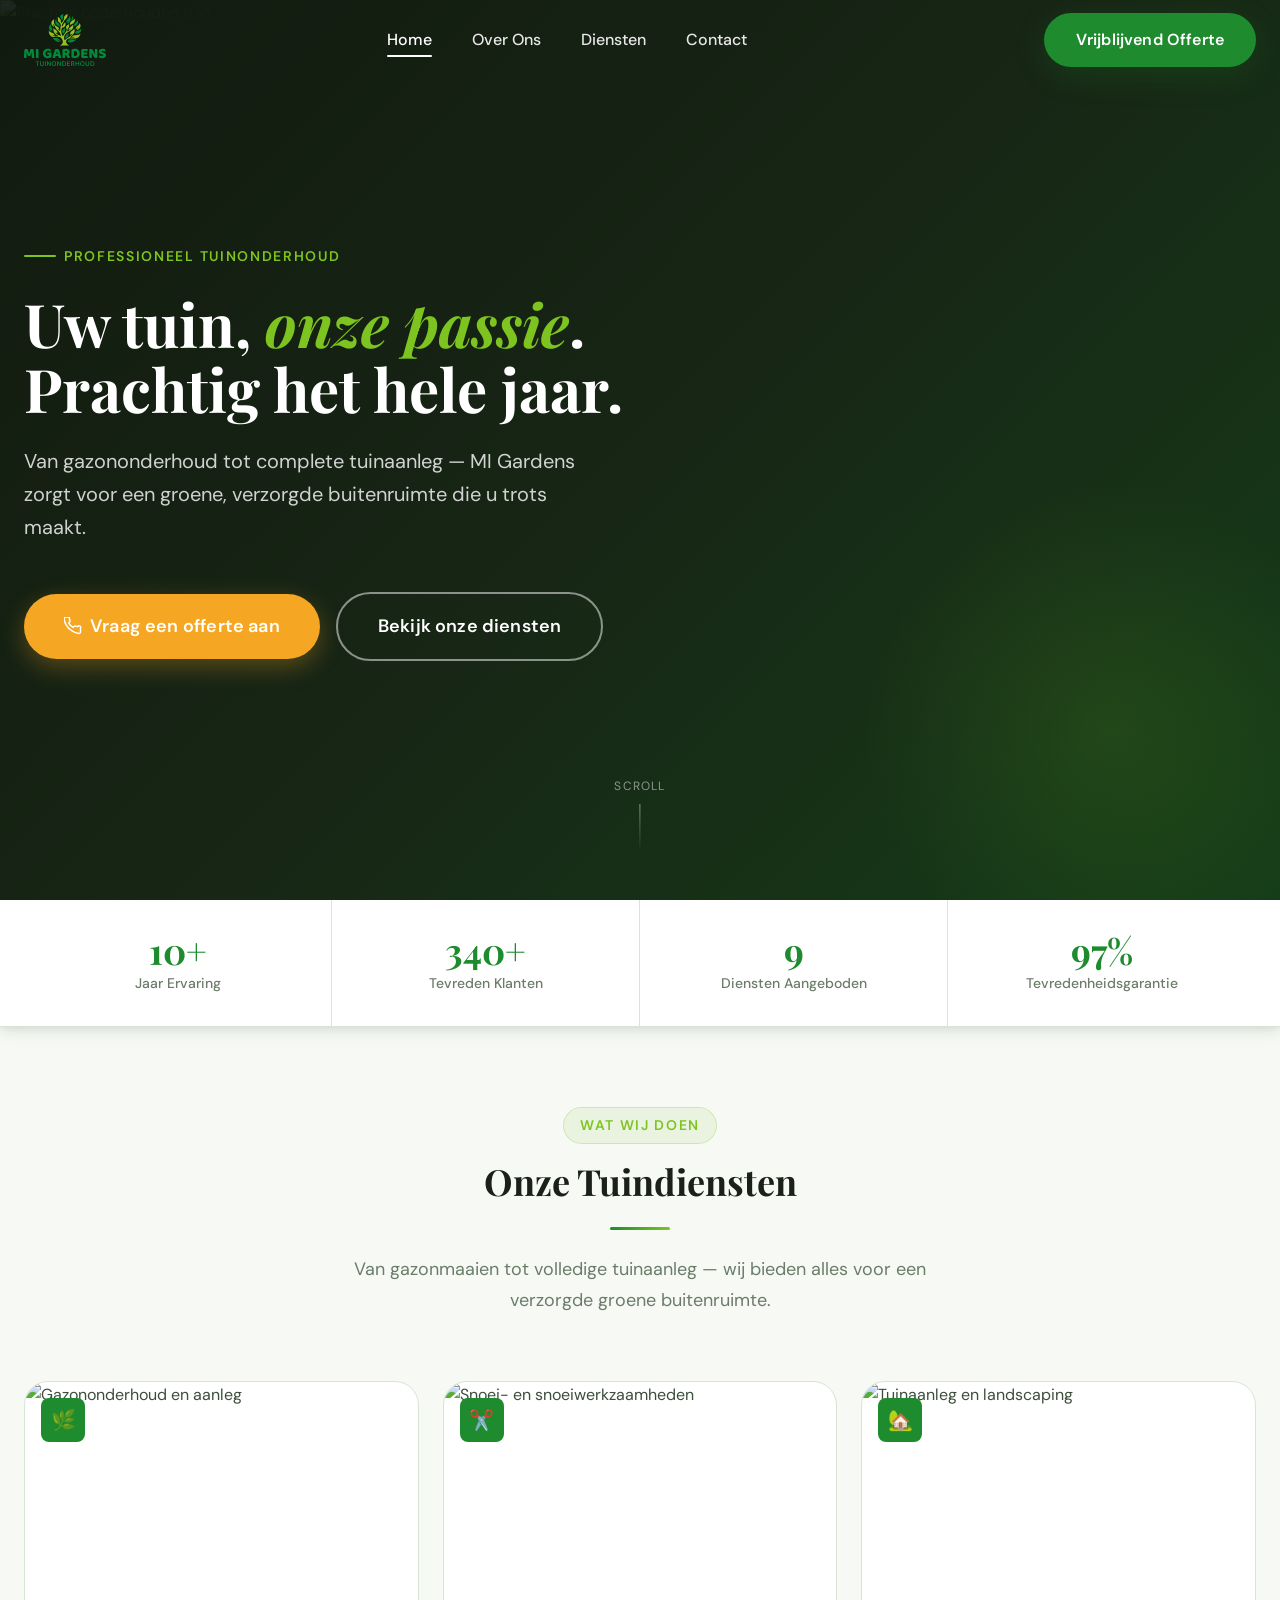
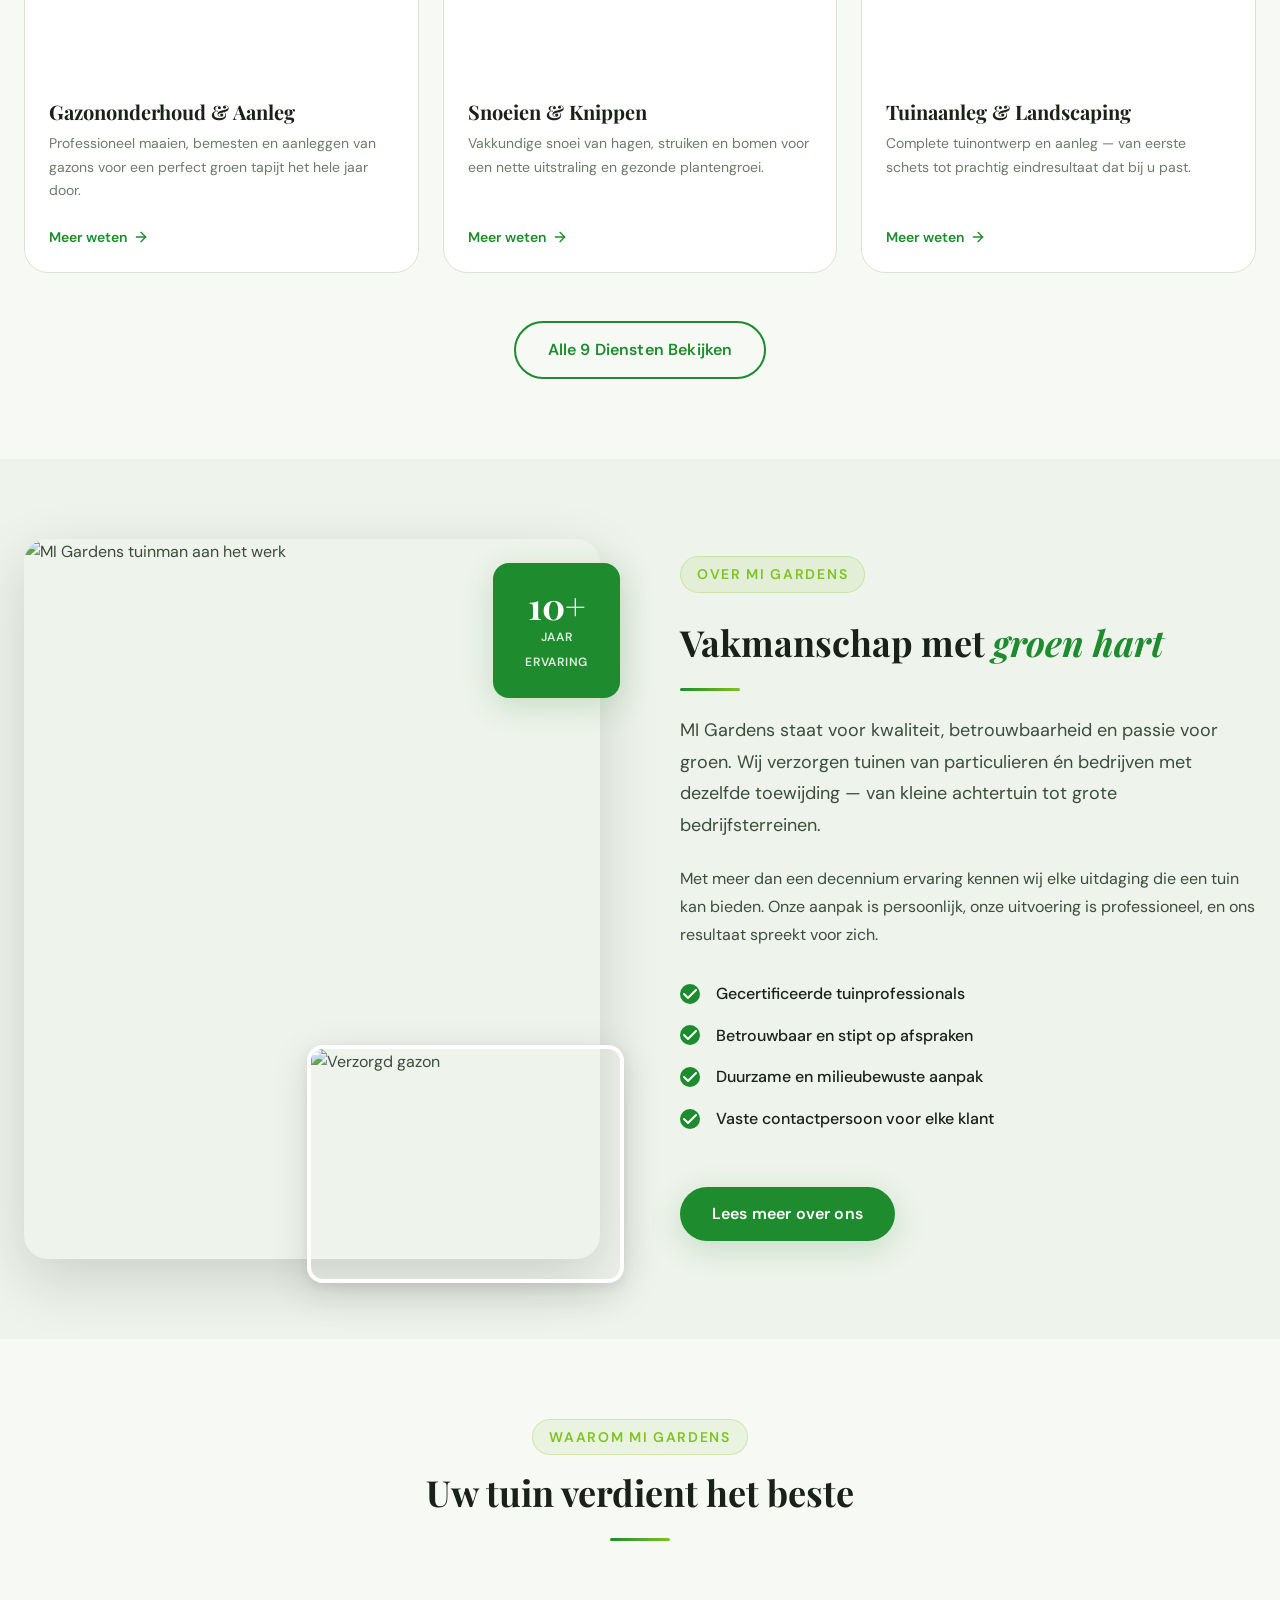
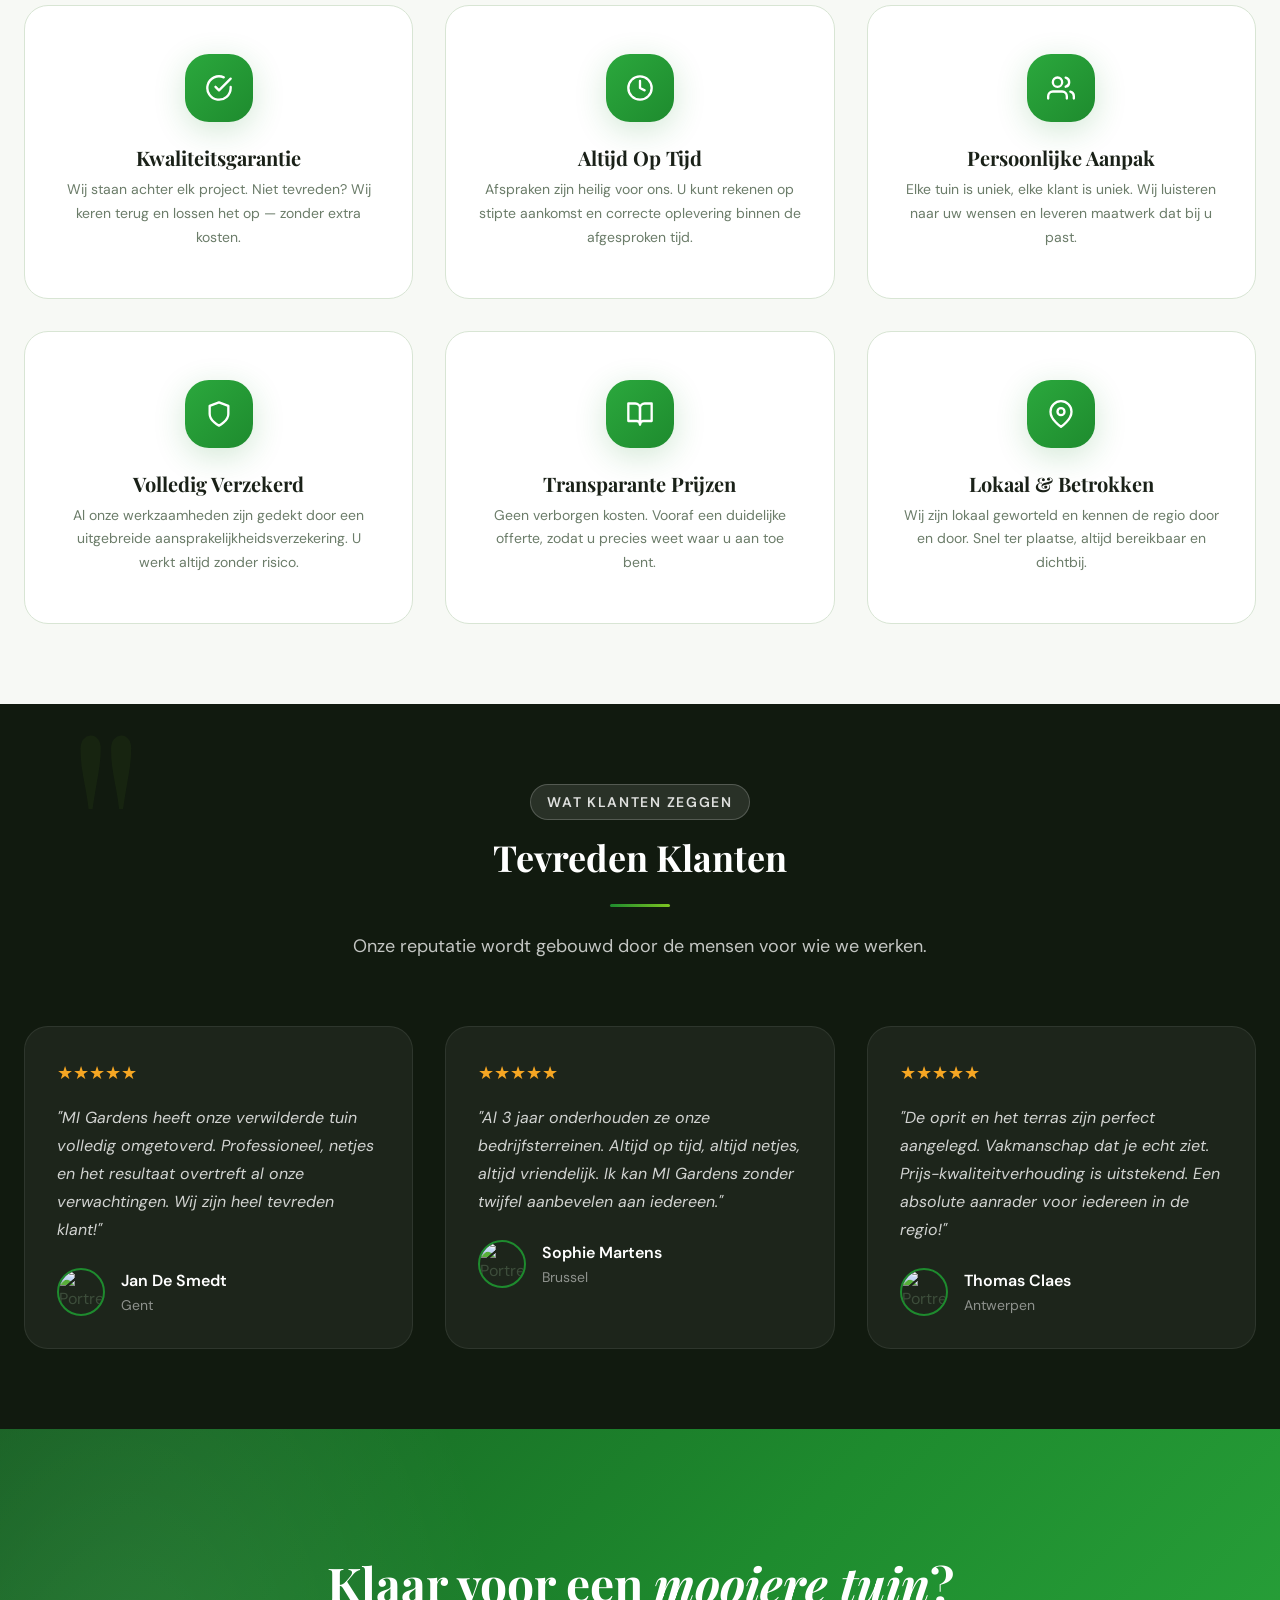
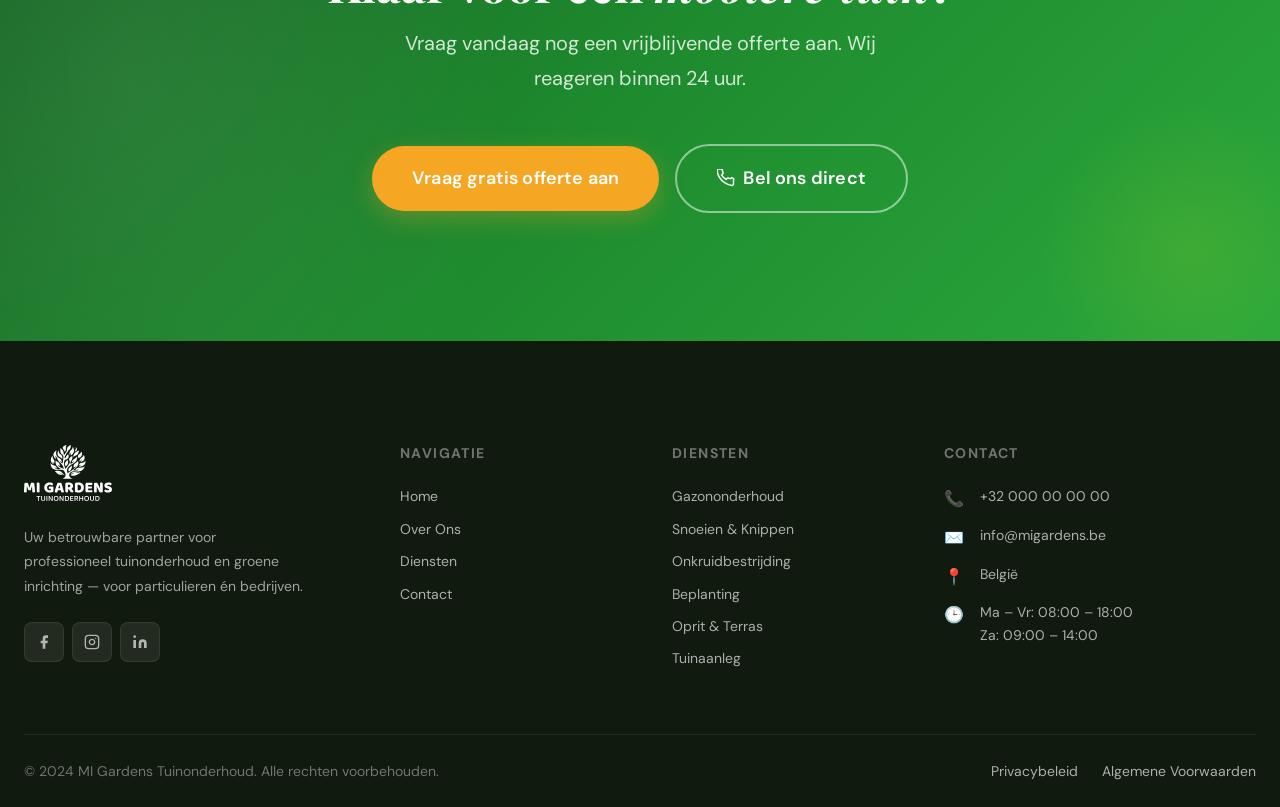
==== index.html @ 3a3210f5 "Completed the first draft of the website" ====
<!DOCTYPE html>
<html lang="nl">
<head>
  <meta charset="UTF-8">
  <meta name="viewport" content="width=device-width, initial-scale=1.0">
  <meta name="description" content="MI Gardens Tuinonderhoud — Professioneel tuinonderhoud, aanleg en onderhoud voor particulieren en bedrijven in de regio.">
  <title>MI Gardens Tuinonderhoud — Uw Groene Partner</title>
  <link rel="preconnect" href="https://fonts.googleapis.com">
  <link rel="preconnect" href="https://fonts.gstatic.com" crossorigin>
  <link href="https://fonts.googleapis.com/css2?family=Playfair+Display:ital,wght@0,600;0,700;1,600;1,700&family=DM+Sans:wght@400;500;600;700&display=swap" rel="stylesheet">
  <link rel="stylesheet" href="./css/styles.css">
</head>
<body>

  <!-- ===== NAVIGATION ===== -->
  <nav class="nav nav--transparent" aria-label="Main navigation">
    <div class="nav__inner">
      <a href="./index.html" class="nav__logo" aria-label="MI Gardens home">
        <img src="./images/logo.svg" alt="MI Gardens Tuinonderhoud logo" width="140" height="52">
      </a>
      <div class="nav__menu" role="list">
        <a href="./index.html" class="nav__link nav__link--active" role="listitem">Home</a>
        <a href="./about.html" class="nav__link" role="listitem">Over Ons</a>
        <a href="./services.html" class="nav__link" role="listitem">Diensten</a>
        <a href="./contact.html" class="nav__link" role="listitem">Contact</a>
      </div>
      <a href="./contact.html" class="btn btn--primary nav__cta">Vrijblijvend Offerte</a>
      <button class="nav__hamburger" aria-label="Open menu" aria-expanded="false" aria-controls="mobile-menu">
        <span></span>
        <span></span>
        <span></span>
      </button>
    </div>
  </nav>

  <!-- Mobile menu -->
  <div class="nav__mobile" id="mobile-menu" aria-hidden="true">
    <a href="./index.html" class="nav__mobile-link nav__mobile-link--active">Home</a>
    <a href="./about.html" class="nav__mobile-link">Over Ons</a>
    <a href="./services.html" class="nav__mobile-link">Diensten</a>
    <a href="./contact.html" class="nav__mobile-link">Contact</a>
    <div class="nav__mobile-cta">
      <a href="./contact.html" class="btn btn--primary btn--lg">Vrijblijvend Offerte</a>
    </div>
  </div>

  <main>

    <!-- ===== HERO SECTION ===== -->
    <section class="hero" aria-label="Hero">
      <div class="hero__bg">
        <img
          src="https://images.unsplash.com/photo-1585320806297-9794b3e4eeae?w=1920&q=80"
          alt="Prachtig onderhouden tuin"
          loading="eager"
        >
      </div>
      <div class="hero__leaf-deco" aria-hidden="true"></div>
      <div class="container">
        <div class="hero__content">
          <div class="hero__eyebrow" aria-label="Tagline">
            Professioneel Tuinonderhoud
          </div>
          <h1 class="hero__title">
            Uw tuin, <em>onze passie</em>.<br>
            Prachtig het hele jaar.
          </h1>
          <p class="hero__subtitle">
            Van gazononderhoud tot complete tuinaanleg — MI Gardens zorgt voor een groene, verzorgde buitenruimte die u trots maakt.
          </p>
          <div class="hero__actions">
            <a href="./contact.html" class="btn btn--accent btn--lg">
              <svg xmlns="http://www.w3.org/2000/svg" viewBox="0 0 24 24" fill="none" stroke="currentColor" stroke-width="2" stroke-linecap="round" stroke-linejoin="round" aria-hidden="true"><path d="M22 16.92v3a2 2 0 01-2.18 2 19.79 19.79 0 01-8.63-3.07A19.5 19.5 0 013.07 10.8 19.79 19.79 0 01.22 2.18 2 2 0 012.22 0h3a2 2 0 012 1.72 12.84 12.84 0 00.7 2.81 2 2 0 01-.45 2.11L6.09 7.91a16 16 0 006 6l1.27-1.27a2 2 0 012.11-.45 12.84 12.84 0 002.81.7A2 2 0 0122 14.92z"/></svg>
              Vraag een offerte aan
            </a>
            <a href="./services.html" class="btn btn--outline-white btn--lg">Bekijk onze diensten</a>
          </div>
        </div>
      </div>
      <div class="hero__scroll" aria-hidden="true">
        <span>Scroll</span>
        <div class="hero__scroll-line"></div>
      </div>
    </section>

    <!-- ===== STATS BAR ===== -->
    <section class="stats-bar" aria-label="Statistieken">
      <div class="container">
        <div class="stats-bar__inner">
          <div class="stats-bar__item">
            <span class="stats-bar__number">10+</span>
            <span class="stats-bar__label">Jaar Ervaring</span>
          </div>
          <div class="stats-bar__item">
            <span class="stats-bar__number">350+</span>
            <span class="stats-bar__label">Tevreden Klanten</span>
          </div>
          <div class="stats-bar__item">
            <span class="stats-bar__number">9</span>
            <span class="stats-bar__label">Diensten Aangeboden</span>
          </div>
          <div class="stats-bar__item">
            <span class="stats-bar__number">100%</span>
            <span class="stats-bar__label">Tevredenheidsgarantie</span>
          </div>
        </div>
      </div>
    </section>

    <!-- ===== SERVICES PREVIEW ===== -->
    <section class="section" aria-labelledby="services-heading">
      <div class="container">
        <header class="section-header">
          <span class="section-header__eyebrow">Wat wij doen</span>
          <h2 class="section-header__title" id="services-heading">Onze Tuindiensten</h2>
          <div class="divider"></div>
          <p class="section-header__subtitle">
            Van gazonmaaien tot volledige tuinaanleg — wij bieden alles voor een verzorgde groene buitenruimte.
          </p>
        </header>

        <div class="services-preview__grid">

          <!-- Service 1 -->
          <article class="service-card">
            <div class="service-card__image">
              <img
                src="https://images.unsplash.com/photo-1416879595882-3373a0480b5b?w=600&q=75"
                alt="Gazononderhoud en aanleg"
                loading="lazy"
                width="600"
                height="450"
              >
              <div class="service-card__icon" aria-hidden="true">🌿</div>
            </div>
            <div class="service-card__body">
              <h3 class="service-card__title">Gazononderhoud & Aanleg</h3>
              <p class="service-card__desc">Professioneel maaien, bemesten en aanleggen van gazons voor een perfect groen tapijt het hele jaar door.</p>
              <a href="./services.html" class="service-card__link" aria-label="Meer over gazononderhoud">
                Meer weten
                <svg xmlns="http://www.w3.org/2000/svg" width="16" height="16" viewBox="0 0 24 24" fill="none" stroke="currentColor" stroke-width="2" stroke-linecap="round" stroke-linejoin="round" aria-hidden="true"><line x1="5" y1="12" x2="19" y2="12"/><polyline points="12 5 19 12 12 19"/></svg>
              </a>
            </div>
          </article>

          <!-- Service 2 -->
          <article class="service-card">
            <div class="service-card__image">
              <img
                src="https://images.unsplash.com/photo-1558618666-fcd25c85cd64?w=600&q=75"
                alt="Snoei- en snoeiwerkzaamheden"
                loading="lazy"
                width="600"
                height="450"
              >
              <div class="service-card__icon" aria-hidden="true">✂️</div>
            </div>
            <div class="service-card__body">
              <h3 class="service-card__title">Snoeien & Knippen</h3>
              <p class="service-card__desc">Vakkundige snoei van hagen, struiken en bomen voor een nette uitstraling en gezonde plantengroei.</p>
              <a href="./services.html" class="service-card__link" aria-label="Meer over snoeien">
                Meer weten
                <svg xmlns="http://www.w3.org/2000/svg" width="16" height="16" viewBox="0 0 24 24" fill="none" stroke="currentColor" stroke-width="2" stroke-linecap="round" stroke-linejoin="round" aria-hidden="true"><line x1="5" y1="12" x2="19" y2="12"/><polyline points="12 5 19 12 12 19"/></svg>
              </a>
            </div>
          </article>

          <!-- Service 3 -->
          <article class="service-card">
            <div class="service-card__image">
              <img
                src="https://images.unsplash.com/photo-1584479898061-15742e14f50d?w=600&q=75"
                alt="Tuinaanleg en landscaping"
                loading="lazy"
                width="600"
                height="450"
              >
              <div class="service-card__icon" aria-hidden="true">🏡</div>
            </div>
            <div class="service-card__body">
              <h3 class="service-card__title">Tuinaanleg & Landscaping</h3>
              <p class="service-card__desc">Complete tuinontwerp en aanleg — van eerste schets tot prachtig eindresultaat dat bij u past.</p>
              <a href="./services.html" class="service-card__link" aria-label="Meer over tuinaanleg">
                Meer weten
                <svg xmlns="http://www.w3.org/2000/svg" width="16" height="16" viewBox="0 0 24 24" fill="none" stroke="currentColor" stroke-width="2" stroke-linecap="round" stroke-linejoin="round" aria-hidden="true"><line x1="5" y1="12" x2="19" y2="12"/><polyline points="12 5 19 12 12 19"/></svg>
              </a>
            </div>
          </article>

        </div>

        <div class="text-center mt-5">
          <a href="./services.html" class="btn btn--outline">Alle 9 Diensten Bekijken</a>
        </div>
      </div>
    </section>

    <!-- ===== ABOUT PREVIEW ===== -->
    <section class="section section--alt" aria-labelledby="about-heading">
      <div class="container">
        <div class="about-preview">

          <div class="about-preview__images">
            <div class="about-preview__img-main">
              <img
                src="https://images.unsplash.com/photo-1592417817098-8fd3d9eb14a5?w=800&q=75"
                alt="MI Gardens tuinman aan het werk"
                loading="lazy"
                width="800"
                height="1000"
              >
            </div>
            <div class="about-preview__img-accent">
              <img
                src="https://images.unsplash.com/photo-1416879595882-3373a0480b5b?w=400&q=75"
                alt="Verzorgd gazon"
                loading="lazy"
                width="400"
                height="300"
              >
            </div>
            <div class="about-preview__badge" aria-label="10 jaar ervaring">
              <span class="about-preview__badge-number">10+</span>
              <span class="about-preview__badge-text">Jaar<br>Ervaring</span>
            </div>
          </div>

          <div class="about-preview__content">
            <span class="section-header__eyebrow">Over MI Gardens</span>
            <h2 class="section-header__title" id="about-heading" style="text-align:left; margin-top: 12px;">Vakmanschap met <em style="font-style:italic; color: var(--color-primary)">groen hart</em></h2>
            <div class="divider divider--left"></div>
            <p class="about-preview__text">
              MI Gardens staat voor kwaliteit, betrouwbaarheid en passie voor groen. Wij verzorgen tuinen van particulieren én bedrijven met dezelfde toewijding — van kleine achtertuin tot grote bedrijfsterreinen.
            </p>
            <p class="about-preview__text" style="font-size: var(--text-base);">
              Met meer dan een decennium ervaring kennen wij elke uitdaging die een tuin kan bieden. Onze aanpak is persoonlijk, onze uitvoering is professioneel, en ons resultaat spreekt voor zich.
            </p>

            <ul class="about-preview__list" aria-label="Onze voordelen">
              <li class="about-preview__list-item">Gecertificeerde tuinprofessionals</li>
              <li class="about-preview__list-item">Betrouwbaar en stipt op afspraken</li>
              <li class="about-preview__list-item">Duurzame en milieubewuste aanpak</li>
              <li class="about-preview__list-item">Vaste contactpersoon voor elke klant</li>
            </ul>

            <a href="./about.html" class="btn btn--primary">Lees meer over ons</a>
          </div>

        </div>
      </div>
    </section>

    <!-- ===== WHY CHOOSE US ===== -->
    <section class="section" aria-labelledby="why-heading">
      <div class="container">
        <header class="section-header">
          <span class="section-header__eyebrow">Waarom MI Gardens</span>
          <h2 class="section-header__title" id="why-heading">Uw tuin verdient het beste</h2>
          <div class="divider"></div>
        </header>

        <div class="why-us__grid">

          <div class="why-us__card">
            <div class="why-us__icon" aria-hidden="true">
              <svg xmlns="http://www.w3.org/2000/svg" width="28" height="28" viewBox="0 0 24 24" fill="none" stroke="currentColor" stroke-width="2" stroke-linecap="round" stroke-linejoin="round"><path d="M22 11.08V12a10 10 0 11-5.93-9.14"/><polyline points="22 4 12 14.01 9 11.01"/></svg>
            </div>
            <h3 class="why-us__title">Kwaliteitsgarantie</h3>
            <p class="why-us__desc">Wij staan achter elk project. Niet tevreden? Wij keren terug en lossen het op — zonder extra kosten.</p>
          </div>

          <div class="why-us__card">
            <div class="why-us__icon" aria-hidden="true">
              <svg xmlns="http://www.w3.org/2000/svg" width="28" height="28" viewBox="0 0 24 24" fill="none" stroke="currentColor" stroke-width="2" stroke-linecap="round" stroke-linejoin="round"><circle cx="12" cy="12" r="10"/><polyline points="12 6 12 12 16 14"/></svg>
            </div>
            <h3 class="why-us__title">Altijd Op Tijd</h3>
            <p class="why-us__desc">Afspraken zijn heilig voor ons. U kunt rekenen op stipte aankomst en correcte oplevering binnen de afgesproken tijd.</p>
          </div>

          <div class="why-us__card">
            <div class="why-us__icon" aria-hidden="true">
              <svg xmlns="http://www.w3.org/2000/svg" width="28" height="28" viewBox="0 0 24 24" fill="none" stroke="currentColor" stroke-width="2" stroke-linecap="round" stroke-linejoin="round"><path d="M17 21v-2a4 4 0 00-4-4H5a4 4 0 00-4 4v2"/><circle cx="9" cy="7" r="4"/><path d="M23 21v-2a4 4 0 00-3-3.87"/><path d="M16 3.13a4 4 0 010 7.75"/></svg>
            </div>
            <h3 class="why-us__title">Persoonlijke Aanpak</h3>
            <p class="why-us__desc">Elke tuin is uniek, elke klant is uniek. Wij luisteren naar uw wensen en leveren maatwerk dat bij u past.</p>
          </div>

          <div class="why-us__card">
            <div class="why-us__icon" aria-hidden="true">
              <svg xmlns="http://www.w3.org/2000/svg" width="28" height="28" viewBox="0 0 24 24" fill="none" stroke="currentColor" stroke-width="2" stroke-linecap="round" stroke-linejoin="round"><path d="M12 22s8-4 8-10V5l-8-3-8 3v7c0 6 8 10 8 10z"/></svg>
            </div>
            <h3 class="why-us__title">Volledig Verzekerd</h3>
            <p class="why-us__desc">Al onze werkzaamheden zijn gedekt door een uitgebreide aansprakelijkheidsverzekering. U werkt altijd zonder risico.</p>
          </div>

          <div class="why-us__card">
            <div class="why-us__icon" aria-hidden="true">
              <svg xmlns="http://www.w3.org/2000/svg" width="28" height="28" viewBox="0 0 24 24" fill="none" stroke="currentColor" stroke-width="2" stroke-linecap="round" stroke-linejoin="round"><path d="M2 3h6a4 4 0 014 4v14a3 3 0 00-3-3H2z"/><path d="M22 3h-6a4 4 0 00-4 4v14a3 3 0 013-3h7z"/></svg>
            </div>
            <h3 class="why-us__title">Transparante Prijzen</h3>
            <p class="why-us__desc">Geen verborgen kosten. Vooraf een duidelijke offerte, zodat u precies weet waar u aan toe bent.</p>
          </div>

          <div class="why-us__card">
            <div class="why-us__icon" aria-hidden="true">
              <svg xmlns="http://www.w3.org/2000/svg" width="28" height="28" viewBox="0 0 24 24" fill="none" stroke="currentColor" stroke-width="2" stroke-linecap="round" stroke-linejoin="round"><path d="M21 10c0 7-9 13-9 13s-9-6-9-13a9 9 0 0118 0z"/><circle cx="12" cy="10" r="3"/></svg>
            </div>
            <h3 class="why-us__title">Lokaal & Betrokken</h3>
            <p class="why-us__desc">Wij zijn lokaal geworteld en kennen de regio door en door. Snel ter plaatse, altijd bereikbaar en dichtbij.</p>
          </div>

        </div>
      </div>
    </section>

    <!-- ===== TESTIMONIALS ===== -->
    <section class="section testimonials section--dark" aria-labelledby="testimonials-heading">
      <div class="container">
        <header class="section-header">
          <span class="section-header__eyebrow section-header__eyebrow--white">Wat klanten zeggen</span>
          <h2 class="section-header__title section-header__title--white" id="testimonials-heading">Tevreden Klanten</h2>
          <div class="divider"></div>
          <p class="section-header__subtitle section-header__subtitle--white">
            Onze reputatie wordt gebouwd door de mensen voor wie we werken.
          </p>
        </header>

        <div class="testimonials__grid">

          <article class="testimonial-card">
            <div class="testimonial-card__stars" aria-label="5 sterren beoordeling">★★★★★</div>
            <p class="testimonial-card__text">
              "MI Gardens heeft onze verwilderde tuin volledig omgetoverd. Professioneel, netjes en het resultaat overtreft al onze verwachtingen. Wij zijn heel tevreden klant!"
            </p>
            <div class="testimonial-card__author">
              <div class="testimonial-card__avatar">
                <img
                  src="https://images.unsplash.com/photo-1500648767791-00dcc994a43e?w=100&q=75"
                  alt="Portret van Jan De Smedt"
                  loading="lazy"
                  width="48"
                  height="48"
                >
              </div>
              <div>
                <div class="testimonial-card__name">Jan De Smedt</div>
                <div class="testimonial-card__location">Gent</div>
              </div>
            </div>
          </article>

          <article class="testimonial-card">
            <div class="testimonial-card__stars" aria-label="5 sterren beoordeling">★★★★★</div>
            <p class="testimonial-card__text">
              "Al 3 jaar onderhouden ze onze bedrijfsterreinen. Altijd op tijd, altijd netjes, altijd vriendelijk. Ik kan MI Gardens zonder twijfel aanbevelen aan iedereen."
            </p>
            <div class="testimonial-card__author">
              <div class="testimonial-card__avatar">
                <img
                  src="https://images.unsplash.com/photo-1494790108377-be9c29b29330?w=100&q=75"
                  alt="Portret van Sophie Martens"
                  loading="lazy"
                  width="48"
                  height="48"
                >
              </div>
              <div>
                <div class="testimonial-card__name">Sophie Martens</div>
                <div class="testimonial-card__location">Brussel</div>
              </div>
            </div>
          </article>

          <article class="testimonial-card">
            <div class="testimonial-card__stars" aria-label="5 sterren beoordeling">★★★★★</div>
            <p class="testimonial-card__text">
              "De oprit en het terras zijn perfect aangelegd. Vakmanschap dat je echt ziet. Prijs-kwaliteitverhouding is uitstekend. Een absolute aanrader voor iedereen in de regio!"
            </p>
            <div class="testimonial-card__author">
              <div class="testimonial-card__avatar">
                <img
                  src="https://images.unsplash.com/photo-1507003211169-0a1dd7228f2d?w=100&q=75"
                  alt="Portret van Thomas Claes"
                  loading="lazy"
                  width="48"
                  height="48"
                >
              </div>
              <div>
                <div class="testimonial-card__name">Thomas Claes</div>
                <div class="testimonial-card__location">Antwerpen</div>
              </div>
            </div>
          </article>

        </div>
      </div>
    </section>

    <!-- ===== CTA SECTION ===== -->
    <section class="cta-section" aria-labelledby="cta-heading">
      <div class="container">
        <div class="cta-section__content">
          <h2 class="cta-section__title" id="cta-heading">
            Klaar voor een <em style="font-style:italic;">mooiere tuin</em>?
          </h2>
          <p class="cta-section__subtitle">
            Vraag vandaag nog een vrijblijvende offerte aan. Wij reageren binnen 24 uur.
          </p>
          <div class="cta-section__actions">
            <a href="./contact.html" class="btn btn--accent btn--lg">Vraag gratis offerte aan</a>
            <a href="tel:+3200000000" class="btn btn--outline-white btn--lg">
              <svg xmlns="http://www.w3.org/2000/svg" width="18" height="18" viewBox="0 0 24 24" fill="none" stroke="currentColor" stroke-width="2" stroke-linecap="round" stroke-linejoin="round" aria-hidden="true"><path d="M22 16.92v3a2 2 0 01-2.18 2 19.79 19.79 0 01-8.63-3.07A19.5 19.5 0 013.07 10.8 19.79 19.79 0 01.22 2.18 2 2 0 012.22 0h3a2 2 0 012 1.72 12.84 12.84 0 00.7 2.81 2 2 0 01-.45 2.11L6.09 7.91a16 16 0 006 6l1.27-1.27a2 2 0 012.11-.45 12.84 12.84 0 002.81.7A2 2 0 0122 14.92z"/></svg>
              Bel ons direct
            </a>
          </div>
        </div>
      </div>
    </section>

  </main>

  <!-- ===== FOOTER ===== -->
  <footer class="footer" aria-label="Sitefooter">
    <div class="container">
      <div class="footer__grid">

        <div class="footer__brand">
          <img src="./images/logo.svg" alt="MI Gardens logo" width="140" height="52">
          <p>Uw betrouwbare partner voor professioneel tuinonderhoud en groene inrichting — voor particulieren én bedrijven.</p>
          <div class="footer__social" aria-label="Sociale media">
            <a href="#" class="footer__social-link" aria-label="Facebook">
              <svg xmlns="http://www.w3.org/2000/svg" width="16" height="16" viewBox="0 0 24 24" fill="currentColor" aria-hidden="true"><path d="M18 2h-3a5 5 0 00-5 5v3H7v4h3v8h4v-8h3l1-4h-4V7a1 1 0 011-1h3z"/></svg>
            </a>
            <a href="#" class="footer__social-link" aria-label="Instagram">
              <svg xmlns="http://www.w3.org/2000/svg" width="16" height="16" viewBox="0 0 24 24" fill="none" stroke="currentColor" stroke-width="2" stroke-linecap="round" stroke-linejoin="round" aria-hidden="true"><rect x="2" y="2" width="20" height="20" rx="5" ry="5"/><path d="M16 11.37A4 4 0 1112.63 8 4 4 0 0116 11.37z"/><line x1="17.5" y1="6.5" x2="17.51" y2="6.5"/></svg>
            </a>
            <a href="#" class="footer__social-link" aria-label="LinkedIn">
              <svg xmlns="http://www.w3.org/2000/svg" width="16" height="16" viewBox="0 0 24 24" fill="currentColor" aria-hidden="true"><path d="M16 8a6 6 0 016 6v7h-4v-7a2 2 0 00-2-2 2 2 0 00-2 2v7h-4v-7a6 6 0 016-6zM2 9h4v12H2z"/><circle cx="4" cy="4" r="2"/></svg>
            </a>
          </div>
        </div>

        <div>
          <h3 class="footer__heading">Navigatie</h3>
          <nav class="footer__links" aria-label="Footer navigatie">
            <a href="./index.html" class="footer__link">Home</a>
            <a href="./about.html" class="footer__link">Over Ons</a>
            <a href="./services.html" class="footer__link">Diensten</a>
            <a href="./contact.html" class="footer__link">Contact</a>
          </nav>
        </div>

        <div>
          <h3 class="footer__heading">Diensten</h3>
          <nav class="footer__links" aria-label="Diensten navigatie">
            <a href="./services.html" class="footer__link">Gazononderhoud</a>
            <a href="./services.html" class="footer__link">Snoeien & Knippen</a>
            <a href="./services.html" class="footer__link">Onkruidbestrijding</a>
            <a href="./services.html" class="footer__link">Beplanting</a>
            <a href="./services.html" class="footer__link">Oprit & Terras</a>
            <a href="./services.html" class="footer__link">Tuinaanleg</a>
          </nav>
        </div>

        <div>
          <h3 class="footer__heading">Contact</h3>
          <address style="font-style:normal;">
            <div class="footer__contact-item">
              <span class="footer__contact-icon" aria-hidden="true">📞</span>
              <a href="tel:+3200000000" class="footer__link">+32 000 00 00 00</a>
            </div>
            <div class="footer__contact-item">
              <span class="footer__contact-icon" aria-hidden="true">✉️</span>
              <a href="mailto:info@migardens.be" class="footer__link">info@migardens.be</a>
            </div>
            <div class="footer__contact-item">
              <span class="footer__contact-icon" aria-hidden="true">📍</span>
              <span style="color: rgba(255,255,255,0.65); font-size: var(--text-sm);">België</span>
            </div>
            <div class="footer__contact-item">
              <span class="footer__contact-icon" aria-hidden="true">🕒</span>
              <div>
                <div style="color: rgba(255,255,255,0.65); font-size: var(--text-sm);">Ma – Vr: 08:00 – 18:00</div>
                <div style="color: rgba(255,255,255,0.65); font-size: var(--text-sm);">Za: 09:00 – 14:00</div>
              </div>
            </div>
          </address>
        </div>

      </div>

      <div class="footer__bottom">
        <p class="footer__copyright">© 2024 MI Gardens Tuinonderhoud. Alle rechten voorbehouden.</p>
        <div style="display: flex; gap: 24px;">
          <a href="#" class="footer__link" style="font-size: var(--text-sm);">Privacybeleid</a>
          <a href="#" class="footer__link" style="font-size: var(--text-sm);">Algemene Voorwaarden</a>
        </div>
      </div>
    </div>
  </footer>

  <script src="./js/main.js"></script>
</body>
</html>
---- css/styles.css ----
/* ==========================================================================
   MI GARDENS — Custom CSS
   Design: Nature-inspired premium | Organic shapes | Dual-green palette
   ========================================================================== */

/* 1. CSS RESET
   ========================================================================== */
*, *::before, *::after {
  box-sizing: border-box;
  margin: 0;
  padding: 0;
}

html {
  scroll-behavior: smooth;
  font-size: 16px;
}

img, video {
  max-width: 100%;
  height: auto;
  display: block;
}

a {
  color: inherit;
  text-decoration: none;
}

ul, ol {
  list-style: none;
}

button {
  border: none;
  background: none;
  cursor: pointer;
  font-family: inherit;
}

input, textarea, select {
  font-family: inherit;
  font-size: inherit;
}

/* 2. CSS VARIABLES
   ========================================================================== */
:root {
  /* Colors — extracted from MI Gardens logo */
  --color-primary:        #1E8B2E;   /* deep forest green (logo text/trunk) */
  --color-primary-dark:   #166022;   /* darker shade for hover states */
  --color-primary-light:  #2BA83D;   /* lighter for gradients */
  --color-secondary:      #7DC421;   /* lime green (logo leaves) */
  --color-secondary-dark: #6aab1a;
  --color-accent:         #F5A623;   /* warm amber — CTA contrast */
  --color-accent-dark:    #e09210;

  --color-text:           #1A2118;   /* near-black w/ green undertone */
  --color-text-body:      #3D4D3B;   /* body text */
  --color-text-muted:     #6B7C69;   /* captions, small text */

  --color-bg:             #F7F9F5;   /* warm off-white w/ green tint */
  --color-bg-alt:         #EEF3EB;   /* slightly darker for sections */
  --color-surface:        #FFFFFF;
  --color-border:         #D8E5D4;
  --color-border-light:   #EBF2E8;

  --color-dark:           #111A0F;   /* dark section backgrounds */
  --color-dark-2:         #1A2B18;

  /* Spacing — 8px base grid */
  --space-1:   8px;
  --space-2:   16px;
  --space-3:   24px;
  --space-4:   32px;
  --space-5:   48px;
  --space-6:   64px;
  --space-7:   80px;
  --space-8:   104px;
  --space-9:   128px;

  /* Typography */
  --font-heading: 'Playfair Display', Georgia, serif;
  --font-body:    'DM Sans', -apple-system, sans-serif;

  --text-xs:   0.75rem;   /* 12px */
  --text-sm:   0.875rem;  /* 14px */
  --text-base: 1rem;      /* 16px */
  --text-lg:   1.125rem;  /* 18px */
  --text-xl:   1.25rem;   /* 20px */
  --text-2xl:  1.5rem;    /* 24px */
  --text-3xl:  1.875rem;  /* 30px */
  --text-4xl:  2.25rem;   /* 36px */
  --text-5xl:  3rem;      /* 48px */
  --text-6xl:  3.75rem;   /* 60px */
  --text-7xl:  4.5rem;    /* 72px */

  /* Border radius */
  --radius-sm:  4px;
  --radius-md:  8px;
  --radius-lg:  16px;
  --radius-xl:  24px;
  --radius-2xl: 40px;
  --radius-full: 9999px;

  /* Transitions */
  --transition-fast:   0.15s ease;
  --transition-base:   0.3s ease;
  --transition-slow:   0.5s ease;

  /* Shadows */
  --shadow-sm:  0 1px 3px rgba(26,33,24,0.08), 0 1px 2px rgba(26,33,24,0.04);
  --shadow-md:  0 4px 16px rgba(26,33,24,0.10), 0 2px 6px rgba(26,33,24,0.06);
  --shadow-lg:  0 10px 40px rgba(26,33,24,0.12), 0 4px 12px rgba(26,33,24,0.08);
  --shadow-xl:  0 20px 60px rgba(26,33,24,0.16);
  --shadow-green: 0 8px 32px rgba(30,139,46,0.20);

  /* Layout */
  --container-max: 1280px;
  --container-narrow: 860px;
  --nav-height: 80px;
}

/* 3. BASE STYLES
   ========================================================================== */
body {
  font-family: var(--font-body);
  font-size: var(--text-base);
  color: var(--color-text-body);
  background-color: var(--color-bg);
  line-height: 1.6;
  -webkit-font-smoothing: antialiased;
  -moz-osx-font-smoothing: grayscale;
  overflow-x: hidden;
}

/* 4. TYPOGRAPHY
   ========================================================================== */
h1, h2, h3, h4, h5, h6 {
  font-family: var(--font-heading);
  color: var(--color-text);
  line-height: 1.2;
  font-weight: 700;
}

h1 { font-size: var(--text-4xl); }
h2 { font-size: var(--text-3xl); }
h3 { font-size: var(--text-2xl); }
h4 { font-size: var(--text-xl); }
h5 { font-size: var(--text-lg); }
h6 { font-size: var(--text-base); }

p {
  line-height: 1.75;
  color: var(--color-text-body);
}

.text-muted { color: var(--color-text-muted); }
.text-primary { color: var(--color-primary); }
.text-accent { color: var(--color-accent); }
.text-white { color: #fff; }

/* 5. LAYOUT
   ========================================================================== */
.container {
  width: 100%;
  max-width: var(--container-max);
  margin: 0 auto;
  padding: 0 var(--space-3);
}

.container--narrow {
  max-width: var(--container-narrow);
  margin: 0 auto;
  padding: 0 var(--space-3);
}

.section {
  padding: var(--space-7) 0;
}

.section--lg {
  padding: var(--space-9) 0;
}

.section--alt {
  background-color: var(--color-bg-alt);
}

.section--dark {
  background-color: var(--color-dark);
}

.section--primary {
  background-color: var(--color-primary);
}

.grid {
  display: grid;
  gap: var(--space-4);
}

.grid--2 { grid-template-columns: repeat(2, 1fr); }
.grid--3 { grid-template-columns: repeat(3, 1fr); }
.grid--4 { grid-template-columns: repeat(4, 1fr); }

.flex { display: flex; }
.flex--center { align-items: center; justify-content: center; }
.flex--between { align-items: center; justify-content: space-between; }
.flex--gap { gap: var(--space-2); }

/* 6. COMPONENTS
   ========================================================================== */

/* --- Section Header --- */
.section-header {
  text-align: center;
  margin-bottom: var(--space-6);
}

.section-header__eyebrow {
  display: inline-block;
  font-family: var(--font-body);
  font-size: var(--text-sm);
  font-weight: 600;
  letter-spacing: 0.12em;
  text-transform: uppercase;
  color: var(--color-secondary);
  margin-bottom: var(--space-2);
  padding: 6px 16px;
  background: rgba(125,196,33,0.10);
  border-radius: var(--radius-full);
  border: 1px solid rgba(125,196,33,0.25);
}

.section-header__eyebrow--white {
  color: rgba(255,255,255,0.85);
  background: rgba(255,255,255,0.10);
  border-color: rgba(255,255,255,0.20);
}

.section-header__title {
  font-size: var(--text-4xl);
  margin-bottom: var(--space-2);
}

.section-header__title--white {
  color: #fff;
}

.section-header__subtitle {
  font-size: var(--text-lg);
  color: var(--color-text-muted);
  max-width: 580px;
  margin: 0 auto;
}

.section-header__subtitle--white {
  color: rgba(255,255,255,0.75);
}

/* --- Buttons --- */
.btn {
  display: inline-flex;
  align-items: center;
  gap: var(--space-1);
  font-family: var(--font-body);
  font-size: var(--text-base);
  font-weight: 600;
  padding: 14px 32px;
  border-radius: var(--radius-full);
  transition: all var(--transition-base);
  cursor: pointer;
  white-space: nowrap;
  min-height: 52px;
  letter-spacing: 0.01em;
}

.btn--primary {
  background: var(--color-primary);
  color: #fff;
  box-shadow: var(--shadow-green);
}

.btn--primary:hover {
  background: var(--color-primary-dark);
  transform: translateY(-2px);
  box-shadow: 0 12px 40px rgba(30,139,46,0.30);
}

.btn--accent {
  background: var(--color-accent);
  color: #fff;
  box-shadow: 0 8px 24px rgba(245,166,35,0.30);
}

.btn--accent:hover {
  background: var(--color-accent-dark);
  transform: translateY(-2px);
  box-shadow: 0 12px 32px rgba(245,166,35,0.40);
}

.btn--outline {
  background: transparent;
  color: var(--color-primary);
  border: 2px solid var(--color-primary);
}

.btn--outline:hover {
  background: var(--color-primary);
  color: #fff;
  transform: translateY(-2px);
}

.btn--outline-white {
  background: transparent;
  color: #fff;
  border: 2px solid rgba(255,255,255,0.5);
}

.btn--outline-white:hover {
  background: #fff;
  color: var(--color-primary);
  border-color: #fff;
}

.btn--lg {
  padding: 18px 40px;
  font-size: var(--text-lg);
  min-height: 60px;
}

.btn svg {
  width: 18px;
  height: 18px;
  flex-shrink: 0;
}

/* --- NAVIGATION
   ========================================================================== */
.nav {
  position: fixed;
  top: 0;
  left: 0;
  right: 0;
  z-index: 1000;
  height: var(--nav-height);
  display: flex;
  align-items: center;
  transition: all var(--transition-base);
}

.nav--transparent {
  background: transparent;
}

.nav--scrolled {
  background: rgba(255,255,255,0.97);
  box-shadow: 0 2px 20px rgba(26,33,24,0.08);
  backdrop-filter: blur(12px);
}

.nav--solid {
  background: var(--color-surface);
  box-shadow: var(--shadow-sm);
}

.nav__inner {
  display: flex;
  align-items: center;
  justify-content: space-between;
  width: 100%;
  max-width: var(--container-max);
  margin: 0 auto;
  padding: 0 var(--space-3);
}

.nav__logo {
  display: flex;
  align-items: center;
  gap: var(--space-2);
  text-decoration: none;
}

.nav__logo img {
  height: 52px;
  width: auto;
}

.nav__menu {
  display: flex;
  align-items: center;
  gap: var(--space-1);
}

.nav__link {
  font-family: var(--font-body);
  font-size: var(--text-base);
  font-weight: 500;
  color: var(--color-text-body);
  padding: 8px 16px;
  border-radius: var(--radius-md);
  transition: all var(--transition-fast);
  position: relative;
}

.nav__link::after {
  content: '';
  position: absolute;
  bottom: 4px;
  left: 16px;
  right: 16px;
  height: 2px;
  background: var(--color-primary);
  border-radius: var(--radius-full);
  transform: scaleX(0);
  transition: transform var(--transition-fast);
}

.nav__link:hover,
.nav__link--active {
  color: var(--color-primary);
}

.nav__link:hover::after,
.nav__link--active::after {
  transform: scaleX(1);
}

.nav--transparent .nav__link {
  color: rgba(255,255,255,0.90);
}

.nav--transparent .nav__link:hover,
.nav--transparent .nav__link--active {
  color: #fff;
}

.nav--transparent .nav__link::after {
  background: #fff;
}

.nav__cta {
  margin-left: var(--space-2);
}

/* Hamburger */
.nav__hamburger {
  display: none;
  flex-direction: column;
  justify-content: center;
  align-items: center;
  width: 44px;
  height: 44px;
  gap: 5px;
  cursor: pointer;
  border-radius: var(--radius-md);
  transition: background var(--transition-fast);
}

.nav__hamburger:hover {
  background: var(--color-bg-alt);
}

.nav__hamburger span {
  display: block;
  width: 24px;
  height: 2px;
  background: var(--color-text);
  border-radius: var(--radius-full);
  transition: all var(--transition-base);
}

.nav--transparent .nav__hamburger span {
  background: #fff;
}

/* Mobile menu open */
.nav__hamburger.is-open span:nth-child(1) {
  transform: translateY(7px) rotate(45deg);
}
.nav__hamburger.is-open span:nth-child(2) {
  opacity: 0;
  transform: scaleX(0);
}
.nav__hamburger.is-open span:nth-child(3) {
  transform: translateY(-7px) rotate(-45deg);
}

/* Mobile nav overlay */
.nav__mobile {
  display: none;
  position: fixed;
  top: var(--nav-height);
  left: 0;
  right: 0;
  bottom: 0;
  background: var(--color-surface);
  z-index: 999;
  flex-direction: column;
  padding: var(--space-4);
  transform: translateX(100%);
  transition: transform var(--transition-base);
}

.nav__mobile.is-open {
  transform: translateX(0);
}

.nav__mobile-link {
  font-family: var(--font-heading);
  font-size: var(--text-2xl);
  font-weight: 700;
  color: var(--color-text);
  padding: var(--space-2) 0;
  border-bottom: 1px solid var(--color-border);
  transition: color var(--transition-fast);
}

.nav__mobile-link:hover,
.nav__mobile-link--active {
  color: var(--color-primary);
}

.nav__mobile-cta {
  margin-top: var(--space-4);
}

/* --- HERO
   ========================================================================== */
.hero {
  position: relative;
  min-height: 100vh;
  display: flex;
  align-items: center;
  overflow: hidden;
  background: var(--color-dark);
}

.hero__bg {
  position: absolute;
  inset: 0;
  z-index: 0;
}

.hero__bg img {
  width: 100%;
  height: 100%;
  object-fit: cover;
  opacity: 0.40;
}

/* Gradient overlay */
.hero__bg::after {
  content: '';
  position: absolute;
  inset: 0;
  background: linear-gradient(
    135deg,
    rgba(17,26,15,0.85) 0%,
    rgba(26,43,24,0.70) 50%,
    rgba(30,139,46,0.30) 100%
  );
}

/* Decorative leaf shape */
.hero__leaf-deco {
  position: absolute;
  bottom: -80px;
  right: -80px;
  width: 500px;
  height: 500px;
  background: radial-gradient(circle, rgba(125,196,33,0.12) 0%, transparent 70%);
  border-radius: 50%;
  z-index: 1;
  pointer-events: none;
}

.hero__content {
  position: relative;
  z-index: 2;
  max-width: 760px;
  animation: heroFadeUp 0.9s ease both;
}

@keyframes heroFadeUp {
  from {
    opacity: 0;
    transform: translateY(32px);
  }
  to {
    opacity: 1;
    transform: translateY(0);
  }
}

.hero__eyebrow {
  display: inline-flex;
  align-items: center;
  gap: 8px;
  font-size: var(--text-sm);
  font-weight: 600;
  letter-spacing: 0.12em;
  text-transform: uppercase;
  color: var(--color-secondary);
  margin-bottom: var(--space-3);
  animation: heroFadeUp 0.9s 0.1s ease both;
}

.hero__eyebrow::before {
  content: '';
  display: block;
  width: 32px;
  height: 2px;
  background: var(--color-secondary);
  border-radius: var(--radius-full);
}

.hero__title {
  font-size: var(--text-6xl);
  color: #fff;
  line-height: 1.08;
  margin-bottom: var(--space-3);
  animation: heroFadeUp 0.9s 0.2s ease both;
}

.hero__title em {
  font-style: italic;
  color: var(--color-secondary);
}

.hero__subtitle {
  font-size: var(--text-xl);
  color: rgba(255,255,255,0.80);
  max-width: 560px;
  margin-bottom: var(--space-5);
  line-height: 1.65;
  animation: heroFadeUp 0.9s 0.3s ease both;
}

.hero__actions {
  display: flex;
  align-items: center;
  gap: var(--space-2);
  flex-wrap: wrap;
  animation: heroFadeUp 0.9s 0.4s ease both;
}

.hero__scroll {
  position: absolute;
  bottom: var(--space-5);
  left: 50%;
  transform: translateX(-50%);
  z-index: 2;
  display: flex;
  flex-direction: column;
  align-items: center;
  gap: 8px;
  color: rgba(255,255,255,0.50);
  font-size: var(--text-xs);
  letter-spacing: 0.1em;
  text-transform: uppercase;
  animation: bounce 2s infinite;
}

.hero__scroll-line {
  width: 1px;
  height: 48px;
  background: linear-gradient(to bottom, rgba(255,255,255,0.50), transparent);
}

@keyframes bounce {
  0%, 100% { transform: translateX(-50%) translateY(0); }
  50% { transform: translateX(-50%) translateY(8px); }
}

/* --- STATS BAR --- */
.stats-bar {
  background: var(--color-surface);
  border-bottom: 1px solid var(--color-border);
  box-shadow: var(--shadow-md);
}

.stats-bar__inner {
  display: grid;
  grid-template-columns: repeat(4, 1fr);
  divide-x: 1px solid var(--color-border);
}

.stats-bar__item {
  display: flex;
  flex-direction: column;
  align-items: center;
  padding: var(--space-4) var(--space-3);
  border-right: 1px solid var(--color-border);
  transition: background var(--transition-fast);
}

.stats-bar__item:last-child {
  border-right: none;
}

.stats-bar__item:hover {
  background: var(--color-bg-alt);
}

.stats-bar__number {
  font-family: var(--font-heading);
  font-size: var(--text-4xl);
  font-weight: 700;
  color: var(--color-primary);
  line-height: 1;
  margin-bottom: 4px;
}

.stats-bar__label {
  font-size: var(--text-sm);
  color: var(--color-text-muted);
  font-weight: 500;
  text-align: center;
}

/* --- SERVICES PREVIEW --- */
.services-preview__grid {
  display: grid;
  grid-template-columns: repeat(3, 1fr);
  gap: var(--space-3);
}

.service-card {
  background: var(--color-surface);
  border-radius: var(--radius-xl);
  overflow: hidden;
  border: 1px solid var(--color-border);
  transition: all var(--transition-base);
  display: flex;
  flex-direction: column;
}

.service-card:hover {
  transform: translateY(-6px);
  box-shadow: var(--shadow-lg);
  border-color: var(--color-primary);
}

.service-card__image {
  aspect-ratio: 4/3;
  overflow: hidden;
  position: relative;
}

.service-card__image img {
  width: 100%;
  height: 100%;
  object-fit: cover;
  transition: transform var(--transition-slow);
}

.service-card:hover .service-card__image img {
  transform: scale(1.06);
}

.service-card__icon {
  position: absolute;
  top: var(--space-2);
  left: var(--space-2);
  width: 44px;
  height: 44px;
  background: var(--color-primary);
  color: #fff;
  border-radius: var(--radius-md);
  display: flex;
  align-items: center;
  justify-content: center;
  font-size: 20px;
}

.service-card__body {
  padding: var(--space-3);
  flex: 1;
  display: flex;
  flex-direction: column;
}

.service-card__title {
  font-size: var(--text-xl);
  margin-bottom: var(--space-1);
  color: var(--color-text);
}

.service-card__desc {
  font-size: var(--text-sm);
  color: var(--color-text-muted);
  line-height: 1.65;
  flex: 1;
  margin-bottom: var(--space-3);
}

.service-card__link {
  display: inline-flex;
  align-items: center;
  gap: 6px;
  font-size: var(--text-sm);
  font-weight: 600;
  color: var(--color-primary);
  transition: gap var(--transition-fast);
}

.service-card__link:hover {
  gap: 10px;
}

/* --- ABOUT PREVIEW --- */
.about-preview {
  display: grid;
  grid-template-columns: 1fr 1fr;
  gap: var(--space-7);
  align-items: center;
}

.about-preview__images {
  position: relative;
}

.about-preview__img-main {
  border-radius: var(--radius-xl);
  overflow: hidden;
  aspect-ratio: 4/5;
  box-shadow: var(--shadow-xl);
}

.about-preview__img-main img {
  width: 100%;
  height: 100%;
  object-fit: cover;
}

.about-preview__img-accent {
  position: absolute;
  bottom: -var(--space-4);
  right: -var(--space-4);
  width: 55%;
  border-radius: var(--radius-lg);
  overflow: hidden;
  aspect-ratio: 4/3;
  border: 4px solid var(--color-surface);
  box-shadow: var(--shadow-lg);
  bottom: -24px;
  right: -24px;
}

.about-preview__img-accent img {
  width: 100%;
  height: 100%;
  object-fit: cover;
}

.about-preview__badge {
  position: absolute;
  top: var(--space-3);
  right: -20px;
  background: var(--color-primary);
  color: #fff;
  border-radius: var(--radius-lg);
  padding: var(--space-3) var(--space-4);
  text-align: center;
  box-shadow: var(--shadow-green);
}

.about-preview__badge-number {
  font-family: var(--font-heading);
  font-size: var(--text-4xl);
  font-weight: 700;
  line-height: 1;
  display: block;
}

.about-preview__badge-text {
  font-size: var(--text-xs);
  opacity: 0.85;
  font-weight: 600;
  text-transform: uppercase;
  letter-spacing: 0.06em;
}

.about-preview__content {
  padding: var(--space-2) 0;
}

.about-preview__text {
  margin-bottom: var(--space-3);
  font-size: var(--text-lg);
  line-height: 1.75;
}

.about-preview__list {
  margin-bottom: var(--space-5);
}

.about-preview__list-item {
  display: flex;
  align-items: center;
  gap: var(--space-2);
  padding: var(--space-1) 0;
  font-weight: 500;
  color: var(--color-text);
}

.about-preview__list-item::before {
  content: '';
  display: block;
  width: 20px;
  height: 20px;
  background: var(--color-primary);
  border-radius: 50%;
  flex-shrink: 0;
  background-image: url("data:image/svg+xml,%3Csvg xmlns='http://www.w3.org/2000/svg' viewBox='0 0 20 20' fill='white'%3E%3Cpath fill-rule='evenodd' d='M16.707 5.293a1 1 0 010 1.414l-8 8a1 1 0 01-1.414 0l-4-4a1 1 0 011.414-1.414L8 12.586l7.293-7.293a1 1 0 011.414 0z' clip-rule='evenodd'/%3E%3C/svg%3E");
  background-size: contain;
}

/* --- WHY CHOOSE US --- */
.why-us__grid {
  display: grid;
  grid-template-columns: repeat(3, 1fr);
  gap: var(--space-4);
}

.why-us__card {
  background: var(--color-surface);
  border-radius: var(--radius-xl);
  padding: var(--space-5) var(--space-4);
  border: 1px solid var(--color-border);
  transition: all var(--transition-base);
  text-align: center;
  position: relative;
  overflow: hidden;
}

.why-us__card::before {
  content: '';
  position: absolute;
  top: 0;
  left: 0;
  right: 0;
  height: 3px;
  background: linear-gradient(90deg, var(--color-primary), var(--color-secondary));
  transform: scaleX(0);
  transition: transform var(--transition-base);
}

.why-us__card:hover {
  transform: translateY(-4px);
  box-shadow: var(--shadow-md);
  border-color: var(--color-primary);
}

.why-us__card:hover::before {
  transform: scaleX(1);
}

.why-us__icon {
  width: 68px;
  height: 68px;
  background: linear-gradient(135deg, var(--color-primary-light), var(--color-primary));
  border-radius: var(--radius-xl);
  display: flex;
  align-items: center;
  justify-content: center;
  margin: 0 auto var(--space-3);
  color: #fff;
  font-size: 28px;
  box-shadow: var(--shadow-green);
  transition: transform var(--transition-base);
}

.why-us__card:hover .why-us__icon {
  transform: scale(1.08) rotate(-4deg);
}

.why-us__title {
  font-size: var(--text-xl);
  margin-bottom: var(--space-1);
}

.why-us__desc {
  font-size: var(--text-sm);
  color: var(--color-text-muted);
  line-height: 1.7;
}

/* --- TESTIMONIALS --- */
.testimonials {
  background: var(--color-dark);
  position: relative;
  overflow: hidden;
}

.testimonials::before {
  content: '"';
  position: absolute;
  top: -20px;
  left: 5%;
  font-family: var(--font-heading);
  font-size: 280px;
  color: rgba(125,196,33,0.06);
  line-height: 1;
  pointer-events: none;
  user-select: none;
}

.testimonials__grid {
  display: grid;
  grid-template-columns: repeat(3, 1fr);
  gap: var(--space-4);
}

.testimonial-card {
  background: rgba(255,255,255,0.05);
  border: 1px solid rgba(255,255,255,0.08);
  border-radius: var(--radius-xl);
  padding: var(--space-4);
  transition: all var(--transition-base);
}

.testimonial-card:hover {
  background: rgba(255,255,255,0.08);
  border-color: rgba(125,196,33,0.30);
  transform: translateY(-4px);
}

.testimonial-card__stars {
  display: flex;
  gap: 4px;
  margin-bottom: var(--space-2);
  color: var(--color-accent);
  font-size: var(--text-lg);
}

.testimonial-card__text {
  font-size: var(--text-base);
  color: rgba(255,255,255,0.80);
  line-height: 1.75;
  margin-bottom: var(--space-3);
  font-style: italic;
}

.testimonial-card__author {
  display: flex;
  align-items: center;
  gap: var(--space-2);
}

.testimonial-card__avatar {
  width: 48px;
  height: 48px;
  border-radius: 50%;
  overflow: hidden;
  border: 2px solid var(--color-primary);
  flex-shrink: 0;
}

.testimonial-card__avatar img {
  width: 100%;
  height: 100%;
  object-fit: cover;
}

.testimonial-card__name {
  font-weight: 600;
  color: #fff;
  font-size: var(--text-base);
}

.testimonial-card__location {
  font-size: var(--text-sm);
  color: rgba(255,255,255,0.50);
}

/* --- CTA SECTION --- */
.cta-section {
  position: relative;
  overflow: hidden;
  background: linear-gradient(135deg, var(--color-primary-dark) 0%, var(--color-primary) 50%, var(--color-primary-light) 100%);
  text-align: center;
  padding: var(--space-9) 0;
}

.cta-section::before {
  content: '';
  position: absolute;
  top: -50%;
  left: -20%;
  width: 60%;
  height: 200%;
  background: radial-gradient(ellipse, rgba(255,255,255,0.07) 0%, transparent 70%);
  pointer-events: none;
}

.cta-section::after {
  content: '';
  position: absolute;
  bottom: -60px;
  right: -60px;
  width: 300px;
  height: 300px;
  background: radial-gradient(circle, rgba(125,196,33,0.25) 0%, transparent 70%);
  border-radius: 50%;
  pointer-events: none;
}

.cta-section__content {
  position: relative;
  z-index: 1;
}

.cta-section__title {
  font-size: var(--text-5xl);
  color: #fff;
  margin-bottom: var(--space-2);
  line-height: 1.1;
}

.cta-section__subtitle {
  font-size: var(--text-xl);
  color: rgba(255,255,255,0.80);
  margin-bottom: var(--space-5);
  max-width: 520px;
  margin-left: auto;
  margin-right: auto;
}

.cta-section__actions {
  display: flex;
  align-items: center;
  justify-content: center;
  gap: var(--space-2);
  flex-wrap: wrap;
}

/* --- FOOTER --- */
.footer {
  background: var(--color-dark);
  color: rgba(255,255,255,0.75);
  padding-top: var(--space-8);
}

.footer__grid {
  display: grid;
  grid-template-columns: 1.5fr 1fr 1fr 1.5fr;
  gap: var(--space-6);
  padding-bottom: var(--space-6);
  border-bottom: 1px solid rgba(255,255,255,0.08);
}

.footer__brand img {
  height: 56px;
  width: auto;
  margin-bottom: var(--space-3);
  /* Logo has dark bg version or we use filter */
  filter: brightness(0) invert(1);
}

.footer__brand p {
  font-size: var(--text-sm);
  color: rgba(255,255,255,0.60);
  line-height: 1.75;
  max-width: 280px;
}

.footer__heading {
  font-family: var(--font-body);
  font-size: var(--text-sm);
  font-weight: 700;
  letter-spacing: 0.10em;
  text-transform: uppercase;
  color: rgba(255,255,255,0.40);
  margin-bottom: var(--space-3);
}

.footer__links {
  display: flex;
  flex-direction: column;
  gap: 10px;
}

.footer__link {
  font-size: var(--text-sm);
  color: rgba(255,255,255,0.65);
  transition: color var(--transition-fast);
}

.footer__link:hover {
  color: var(--color-secondary);
}

.footer__contact-item {
  display: flex;
  align-items: flex-start;
  gap: var(--space-2);
  font-size: var(--text-sm);
  color: rgba(255,255,255,0.65);
  margin-bottom: 12px;
}

.footer__contact-icon {
  color: var(--color-secondary);
  font-size: 16px;
  margin-top: 1px;
  flex-shrink: 0;
}

.footer__social {
  display: flex;
  gap: var(--space-1);
  margin-top: var(--space-3);
}

.footer__social-link {
  width: 40px;
  height: 40px;
  border-radius: var(--radius-md);
  background: rgba(255,255,255,0.08);
  display: flex;
  align-items: center;
  justify-content: center;
  color: rgba(255,255,255,0.65);
  font-size: 16px;
  transition: all var(--transition-fast);
  border: 1px solid rgba(255,255,255,0.08);
}

.footer__social-link:hover {
  background: var(--color-primary);
  color: #fff;
  border-color: var(--color-primary);
}

.footer__bottom {
  padding: var(--space-3) 0;
  display: flex;
  align-items: center;
  justify-content: space-between;
}

.footer__copyright {
  font-size: var(--text-sm);
  color: rgba(255,255,255,0.40);
}

/* --- SERVICES PAGE --- */
.services-hero {
  background: linear-gradient(135deg, var(--color-dark) 0%, var(--color-dark-2) 100%);
  padding-top: calc(var(--nav-height) + var(--space-8));
  padding-bottom: var(--space-8);
  text-align: center;
  position: relative;
  overflow: hidden;
}

.services-hero::before {
  content: '';
  position: absolute;
  top: 0;
  right: 0;
  width: 50%;
  height: 100%;
  background: radial-gradient(ellipse at top right, rgba(125,196,33,0.10) 0%, transparent 60%);
  pointer-events: none;
}

.page-hero {
  background: linear-gradient(135deg, var(--color-dark) 0%, var(--color-dark-2) 100%);
  padding-top: calc(var(--nav-height) + var(--space-8));
  padding-bottom: var(--space-8);
  text-align: center;
  position: relative;
  overflow: hidden;
}

.page-hero::before {
  content: '';
  position: absolute;
  top: 0;
  right: 0;
  width: 50%;
  height: 100%;
  background: radial-gradient(ellipse at top right, rgba(125,196,33,0.10) 0%, transparent 60%);
  pointer-events: none;
}

.page-hero__eyebrow {
  display: inline-block;
  font-size: var(--text-sm);
  font-weight: 600;
  letter-spacing: 0.12em;
  text-transform: uppercase;
  color: var(--color-secondary);
  margin-bottom: var(--space-2);
}

.page-hero__title {
  font-size: var(--text-6xl);
  color: #fff;
  margin-bottom: var(--space-2);
}

.page-hero__subtitle {
  font-size: var(--text-xl);
  color: rgba(255,255,255,0.70);
  max-width: 560px;
  margin: 0 auto;
}

/* Services full grid */
.services-full__grid {
  display: grid;
  grid-template-columns: repeat(3, 1fr);
  gap: var(--space-4);
}

.service-full-card {
  background: var(--color-surface);
  border-radius: var(--radius-xl);
  overflow: hidden;
  border: 1px solid var(--color-border);
  transition: all var(--transition-base);
  display: flex;
  flex-direction: column;
}

.service-full-card:hover {
  transform: translateY(-6px);
  box-shadow: var(--shadow-lg);
  border-color: var(--color-primary);
}

.service-full-card__image {
  aspect-ratio: 16/9;
  overflow: hidden;
}

.service-full-card__image img {
  width: 100%;
  height: 100%;
  object-fit: cover;
  transition: transform var(--transition-slow);
}

.service-full-card:hover .service-full-card__image img {
  transform: scale(1.06);
}

.service-full-card__body {
  padding: var(--space-4);
  flex: 1;
  display: flex;
  flex-direction: column;
}

.service-full-card__icon-row {
  display: flex;
  align-items: center;
  gap: var(--space-2);
  margin-bottom: var(--space-2);
}

.service-full-card__icon {
  width: 48px;
  height: 48px;
  background: linear-gradient(135deg, rgba(30,139,46,0.12), rgba(125,196,33,0.08));
  border-radius: var(--radius-md);
  display: flex;
  align-items: center;
  justify-content: center;
  font-size: 22px;
  color: var(--color-primary);
  flex-shrink: 0;
  border: 1px solid var(--color-border);
}

.service-full-card__title {
  font-size: var(--text-xl);
  color: var(--color-text);
}

.service-full-card__desc {
  font-size: var(--text-sm);
  color: var(--color-text-muted);
  line-height: 1.7;
  margin-bottom: var(--space-3);
  flex: 1;
}

.service-full-card__points {
  margin-bottom: var(--space-3);
}

.service-full-card__point {
  display: flex;
  align-items: center;
  gap: 8px;
  font-size: var(--text-sm);
  color: var(--color-text-body);
  padding: 4px 0;
  font-weight: 500;
}

.service-full-card__point::before {
  content: '';
  display: block;
  width: 6px;
  height: 6px;
  border-radius: 50%;
  background: var(--color-secondary);
  flex-shrink: 0;
}

.service-full-card__cta {
  margin-top: auto;
}

/* --- ABOUT PAGE --- */
.about-story {
  display: grid;
  grid-template-columns: 1fr 1fr;
  gap: var(--space-7);
  align-items: center;
}

.about-story__img {
  border-radius: var(--radius-xl);
  overflow: hidden;
  aspect-ratio: 1;
  box-shadow: var(--shadow-xl);
}

.about-story__img img {
  width: 100%;
  height: 100%;
  object-fit: cover;
}

.about-values__grid {
  display: grid;
  grid-template-columns: repeat(4, 1fr);
  gap: var(--space-3);
}

.value-card {
  background: var(--color-surface);
  border: 1px solid var(--color-border);
  border-radius: var(--radius-xl);
  padding: var(--space-4);
  text-align: center;
  transition: all var(--transition-base);
}

.value-card:hover {
  border-color: var(--color-primary);
  transform: translateY(-4px);
  box-shadow: var(--shadow-md);
}

.value-card__icon {
  font-size: 36px;
  margin-bottom: var(--space-2);
}

.value-card__title {
  font-size: var(--text-lg);
  margin-bottom: var(--space-1);
}

.value-card__desc {
  font-size: var(--text-sm);
  color: var(--color-text-muted);
  line-height: 1.65;
}

.team__grid {
  display: grid;
  grid-template-columns: repeat(3, 1fr);
  gap: var(--space-4);
}

.team-card {
  background: var(--color-surface);
  border-radius: var(--radius-xl);
  overflow: hidden;
  border: 1px solid var(--color-border);
  text-align: center;
  transition: all var(--transition-base);
}

.team-card:hover {
  transform: translateY(-4px);
  box-shadow: var(--shadow-md);
}

.team-card__photo {
  aspect-ratio: 1;
  overflow: hidden;
}

.team-card__photo img {
  width: 100%;
  height: 100%;
  object-fit: cover;
  transition: transform var(--transition-slow);
}

.team-card:hover .team-card__photo img {
  transform: scale(1.05);
}

.team-card__info {
  padding: var(--space-3);
}

.team-card__name {
  font-size: var(--text-xl);
  margin-bottom: 4px;
}

.team-card__role {
  font-size: var(--text-sm);
  color: var(--color-primary);
  font-weight: 600;
}

/* Timeline */
.timeline {
  position: relative;
  max-width: 700px;
  margin: 0 auto;
}

.timeline::before {
  content: '';
  position: absolute;
  left: 50%;
  top: 0;
  bottom: 0;
  width: 2px;
  background: var(--color-border);
  transform: translateX(-50%);
}

.timeline__item {
  display: grid;
  grid-template-columns: 1fr auto 1fr;
  gap: var(--space-3);
  align-items: start;
  margin-bottom: var(--space-5);
}

.timeline__item:nth-child(odd) .timeline__content {
  grid-column: 1;
  text-align: right;
}

.timeline__item:nth-child(odd) .timeline__spacer {
  grid-column: 3;
}

.timeline__item:nth-child(even) .timeline__content {
  grid-column: 3;
}

.timeline__item:nth-child(even) .timeline__spacer {
  grid-column: 1;
}

.timeline__dot {
  width: 48px;
  height: 48px;
  background: var(--color-primary);
  border-radius: 50%;
  display: flex;
  align-items: center;
  justify-content: center;
  color: #fff;
  font-family: var(--font-heading);
  font-weight: 700;
  font-size: var(--text-sm);
  position: relative;
  z-index: 1;
  flex-shrink: 0;
  box-shadow: var(--shadow-green);
}

.timeline__content {
  background: var(--color-surface);
  border: 1px solid var(--color-border);
  border-radius: var(--radius-lg);
  padding: var(--space-3);
}

.timeline__year {
  font-size: var(--text-sm);
  font-weight: 700;
  color: var(--color-primary);
  margin-bottom: 4px;
}

.timeline__event-title {
  font-size: var(--text-lg);
  margin-bottom: 4px;
}

.timeline__event-desc {
  font-size: var(--text-sm);
  color: var(--color-text-muted);
}

/* --- CONTACT PAGE --- */
.contact-layout {
  display: grid;
  grid-template-columns: 1fr 1.2fr;
  gap: var(--space-7);
  align-items: start;
}

.contact-info__item {
  display: flex;
  gap: var(--space-3);
  margin-bottom: var(--space-4);
  padding-bottom: var(--space-4);
  border-bottom: 1px solid var(--color-border);
}

.contact-info__item:last-of-type {
  border-bottom: none;
}

.contact-info__icon {
  width: 52px;
  height: 52px;
  background: linear-gradient(135deg, var(--color-primary-light), var(--color-primary));
  border-radius: var(--radius-lg);
  display: flex;
  align-items: center;
  justify-content: center;
  color: #fff;
  font-size: 20px;
  flex-shrink: 0;
  box-shadow: var(--shadow-green);
}

.contact-info__label {
  font-size: var(--text-sm);
  font-weight: 700;
  color: var(--color-text-muted);
  text-transform: uppercase;
  letter-spacing: 0.08em;
  margin-bottom: 4px;
}

.contact-info__value {
  font-size: var(--text-lg);
  font-weight: 600;
  color: var(--color-text);
}

.contact-info__hours {
  display: flex;
  flex-direction: column;
  gap: 4px;
}

.contact-info__hour {
  font-size: var(--text-sm);
  color: var(--color-text-body);
  display: flex;
  justify-content: space-between;
  gap: var(--space-3);
}

.contact-form {
  background: var(--color-surface);
  border-radius: var(--radius-xl);
  padding: var(--space-5);
  border: 1px solid var(--color-border);
  box-shadow: var(--shadow-md);
}

.form__group {
  margin-bottom: var(--space-3);
}

.form__row {
  display: grid;
  grid-template-columns: 1fr 1fr;
  gap: var(--space-3);
}

.form__label {
  display: block;
  font-size: var(--text-sm);
  font-weight: 600;
  color: var(--color-text);
  margin-bottom: 8px;
}

.form__label span {
  color: var(--color-primary);
}

.form__input,
.form__select,
.form__textarea {
  width: 100%;
  padding: 12px 16px;
  border: 2px solid var(--color-border);
  border-radius: var(--radius-md);
  font-size: var(--text-base);
  color: var(--color-text);
  background: var(--color-bg);
  transition: all var(--transition-fast);
  outline: none;
  min-height: 48px;
}

.form__input:focus,
.form__select:focus,
.form__textarea:focus {
  border-color: var(--color-primary);
  background: var(--color-surface);
  box-shadow: 0 0 0 4px rgba(30,139,46,0.10);
}

.form__textarea {
  resize: vertical;
  min-height: 140px;
}

.form__error {
  font-size: var(--text-sm);
  color: #e53e3e;
  margin-top: 4px;
  display: none;
}

.form__error.is-visible {
  display: block;
}

.map-placeholder {
  background: var(--color-bg-alt);
  border-radius: var(--radius-xl);
  overflow: hidden;
  border: 1px solid var(--color-border);
  height: 350px;
  display: flex;
  align-items: center;
  justify-content: center;
  margin-top: var(--space-5);
  color: var(--color-text-muted);
  font-size: var(--text-lg);
  text-align: center;
  flex-direction: column;
  gap: var(--space-2);
}

.map-placeholder iframe {
  width: 100%;
  height: 100%;
  border: none;
}

/* 7. UTILITIES
   ========================================================================== */
.text-center { text-align: center; }
.text-left { text-align: left; }
.mb-0 { margin-bottom: 0; }
.mb-1 { margin-bottom: var(--space-1); }
.mb-2 { margin-bottom: var(--space-2); }
.mb-3 { margin-bottom: var(--space-3); }
.mb-4 { margin-bottom: var(--space-4); }
.mt-3 { margin-top: var(--space-3); }
.mt-4 { margin-top: var(--space-4); }
.mt-5 { margin-top: var(--space-5); }
.w-full { width: 100%; }

.divider {
  width: 60px;
  height: 3px;
  background: linear-gradient(90deg, var(--color-primary), var(--color-secondary));
  border-radius: var(--radius-full);
  margin: var(--space-3) auto;
}

.divider--left {
  margin-left: 0;
}

/* 8. MEDIA QUERIES
   ========================================================================== */

/* Tablet */
@media (max-width: 1023px) {
  :root {
    --nav-height: 70px;
  }

  h1 { font-size: var(--text-3xl); }
  h2 { font-size: var(--text-2xl); }

  .hero__title { font-size: var(--text-5xl); }
  .page-hero__title { font-size: var(--text-5xl); }
  .cta-section__title { font-size: var(--text-4xl); }

  .services-preview__grid { grid-template-columns: repeat(2, 1fr); }
  .services-full__grid { grid-template-columns: repeat(2, 1fr); }

  .about-preview { grid-template-columns: 1fr; gap: var(--space-5); }
  .about-preview__images { max-width: 500px; margin: 0 auto; }
  .about-preview__badge { right: 0; }

  .why-us__grid { grid-template-columns: repeat(2, 1fr); }

  .testimonials__grid { grid-template-columns: repeat(2, 1fr); }

  .footer__grid { grid-template-columns: 1fr 1fr; gap: var(--space-4); }

  .stats-bar__inner { grid-template-columns: repeat(2, 1fr); }
  .stats-bar__item:nth-child(2) { border-right: none; }
  .stats-bar__item:nth-child(3) { border-top: 1px solid var(--color-border); }
  .stats-bar__item:nth-child(4) { border-top: 1px solid var(--color-border); border-right: none; }

  .about-values__grid { grid-template-columns: repeat(2, 1fr); }
  .about-story { grid-template-columns: 1fr; gap: var(--space-5); }

  .contact-layout { grid-template-columns: 1fr; }

  .timeline::before { left: 24px; }
  .timeline__item { grid-template-columns: auto 1fr; }
  .timeline__item:nth-child(odd) .timeline__content,
  .timeline__item:nth-child(even) .timeline__content { grid-column: 2; text-align: left; }
  .timeline__spacer { display: none; }
  .timeline__dot { grid-column: 1; }
}

/* Mobile */
@media (max-width: 767px) {
  :root {
    --nav-height: 64px;
    --space-7: 56px;
    --space-8: 72px;
    --space-9: 88px;
  }

  .hero__title { font-size: var(--text-4xl); }
  .hero__subtitle { font-size: var(--text-base); }
  .page-hero__title { font-size: var(--text-4xl); }
  .cta-section__title { font-size: var(--text-3xl); }

  .section { padding: var(--space-6) 0; }
  .section--lg { padding: var(--space-7) 0; }

  .nav__menu { display: none; }
  .nav__cta { display: none; }
  .nav__hamburger { display: flex; }
  .nav__mobile { display: flex; }

  .services-preview__grid { grid-template-columns: 1fr; }
  .services-full__grid { grid-template-columns: 1fr; }
  .why-us__grid { grid-template-columns: 1fr; }
  .testimonials__grid { grid-template-columns: 1fr; }
  .stats-bar__inner { grid-template-columns: repeat(2, 1fr); }
  .about-values__grid { grid-template-columns: 1fr 1fr; }
  .team__grid { grid-template-columns: 1fr; }

  .footer__grid { grid-template-columns: 1fr; gap: var(--space-4); }
  .footer__bottom { flex-direction: column; gap: var(--space-2); text-align: center; }

  .hero__actions { flex-direction: column; align-items: flex-start; }
  .hero__actions .btn { width: 100%; justify-content: center; }

  .cta-section__actions { flex-direction: column; align-items: center; }
  .cta-section__actions .btn { width: 100%; max-width: 320px; justify-content: center; }

  .form__row { grid-template-columns: 1fr; }

  .section-header__title { font-size: var(--text-3xl); }

  .nav__mobile-cta .btn { width: 100%; justify-content: center; }
}

/* Small mobile */
@media (max-width: 375px) {
  .hero__title { font-size: var(--text-3xl); }
  .page-hero__title { font-size: var(--text-3xl); }
}
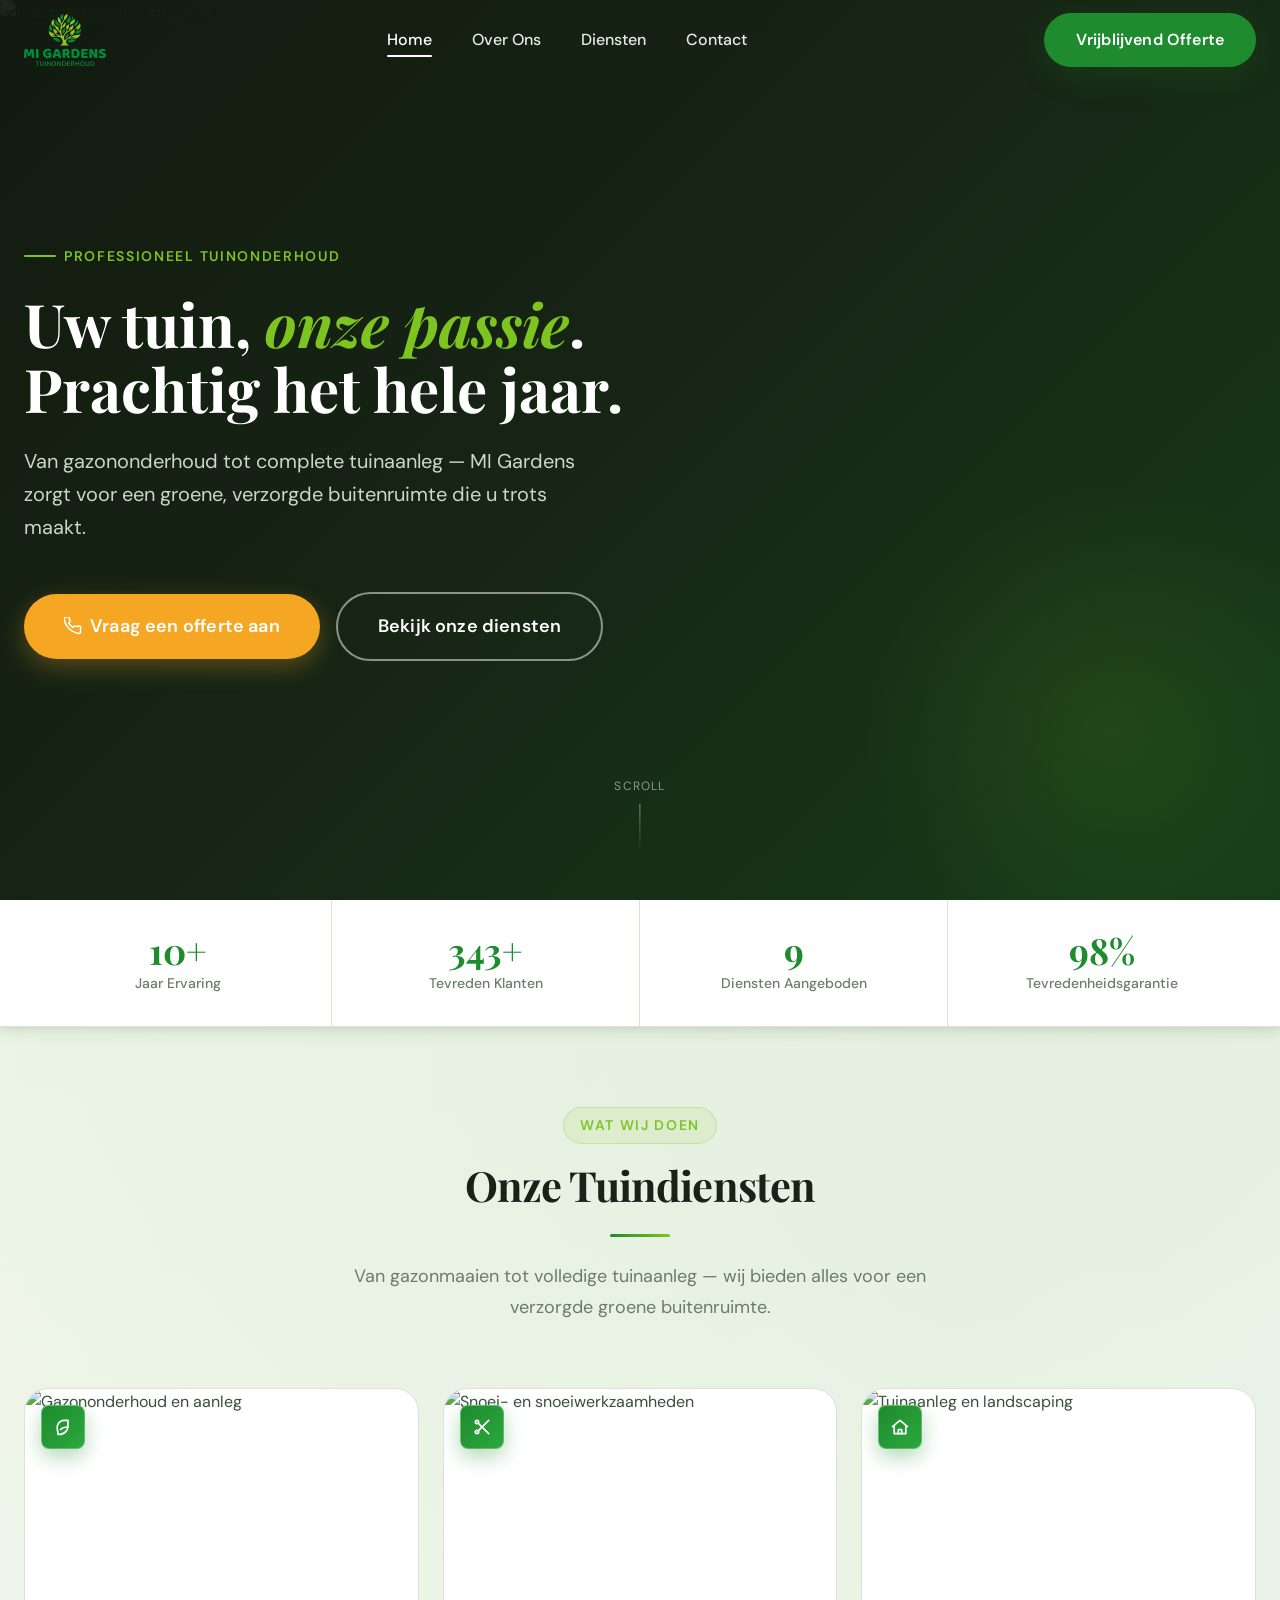
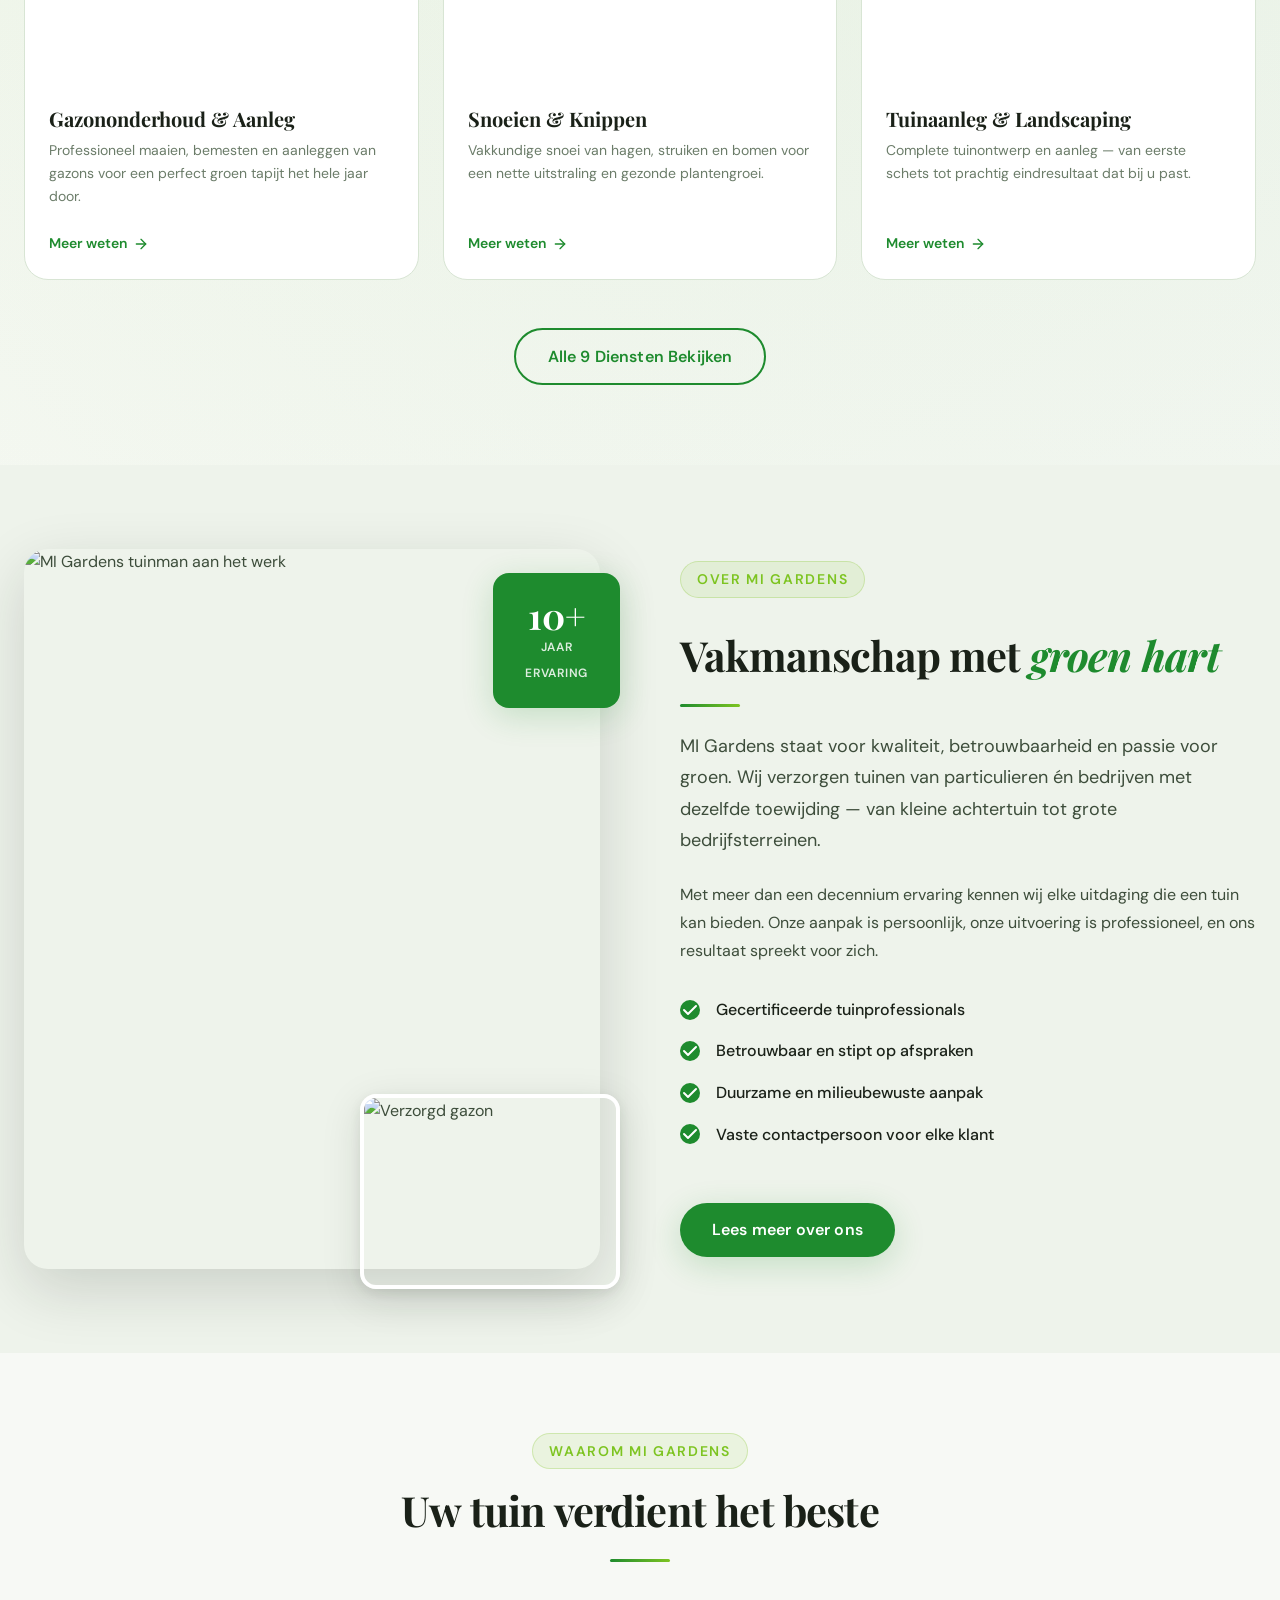
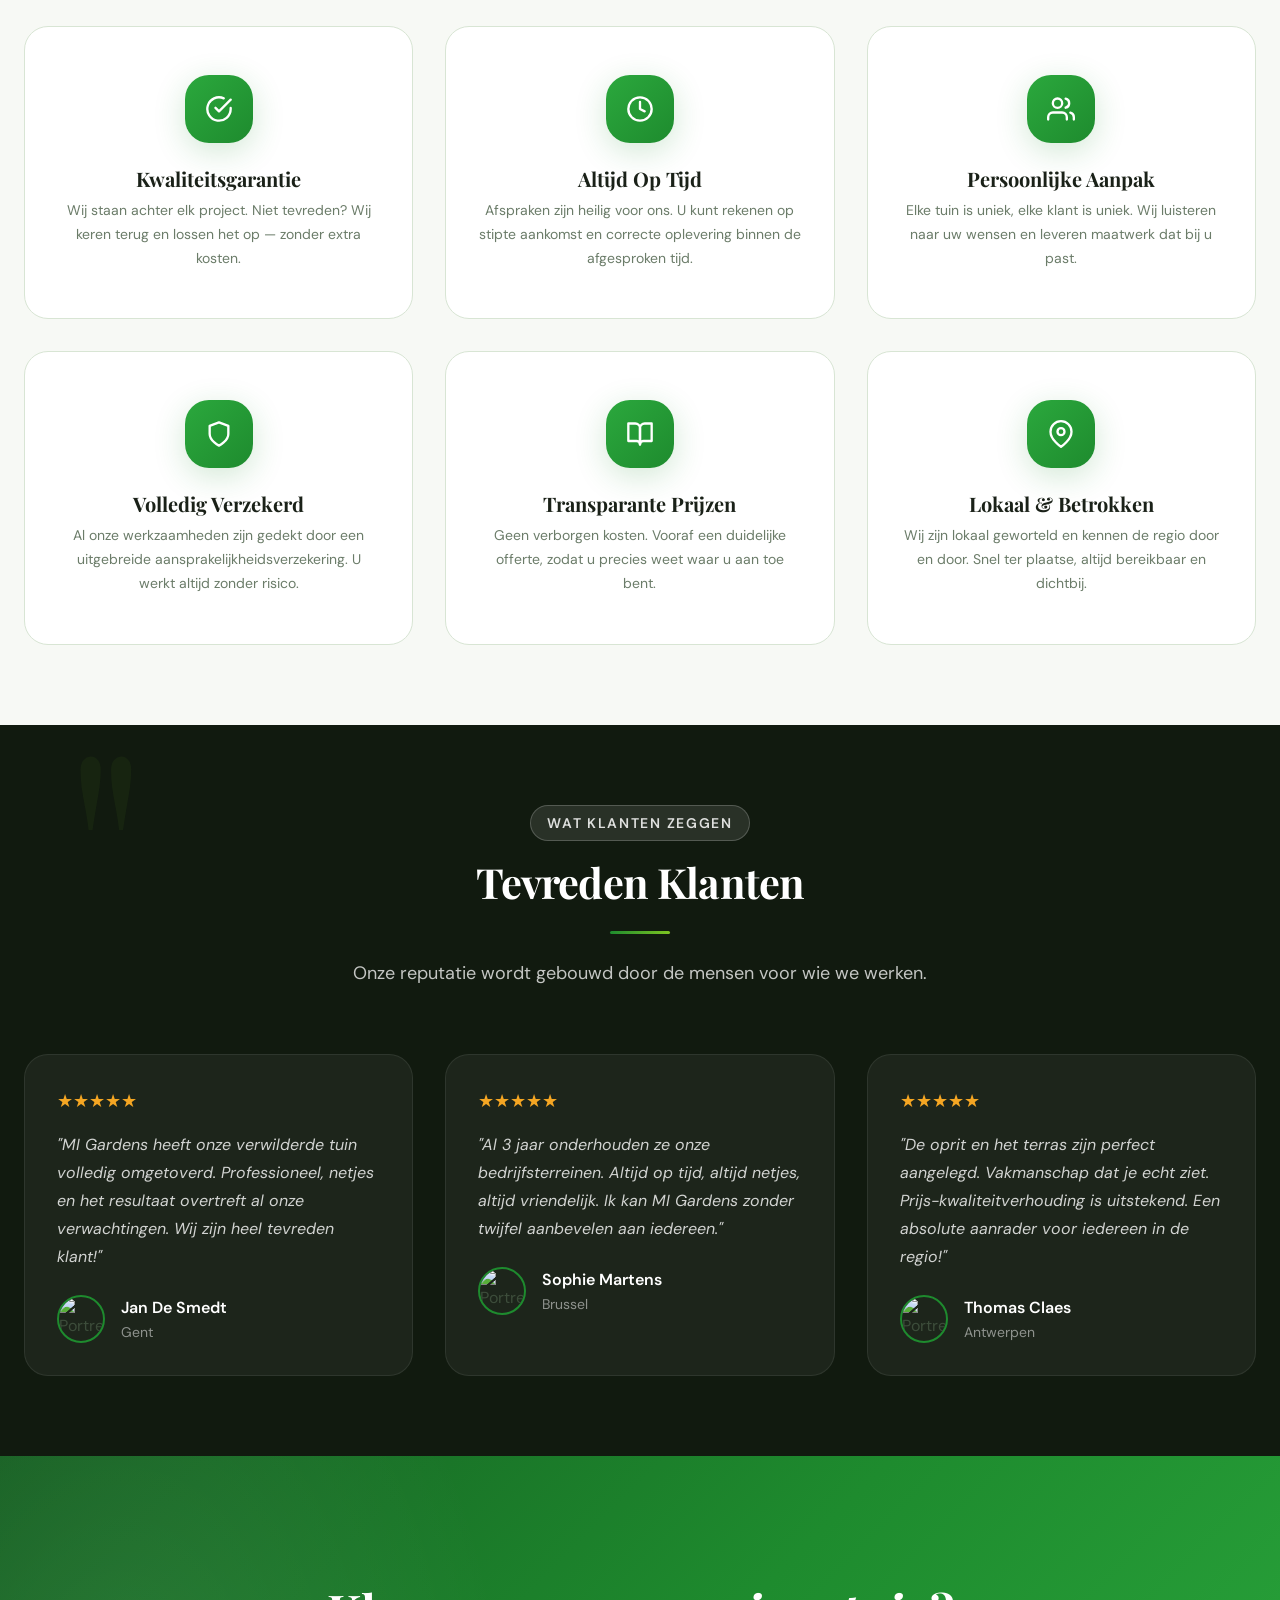
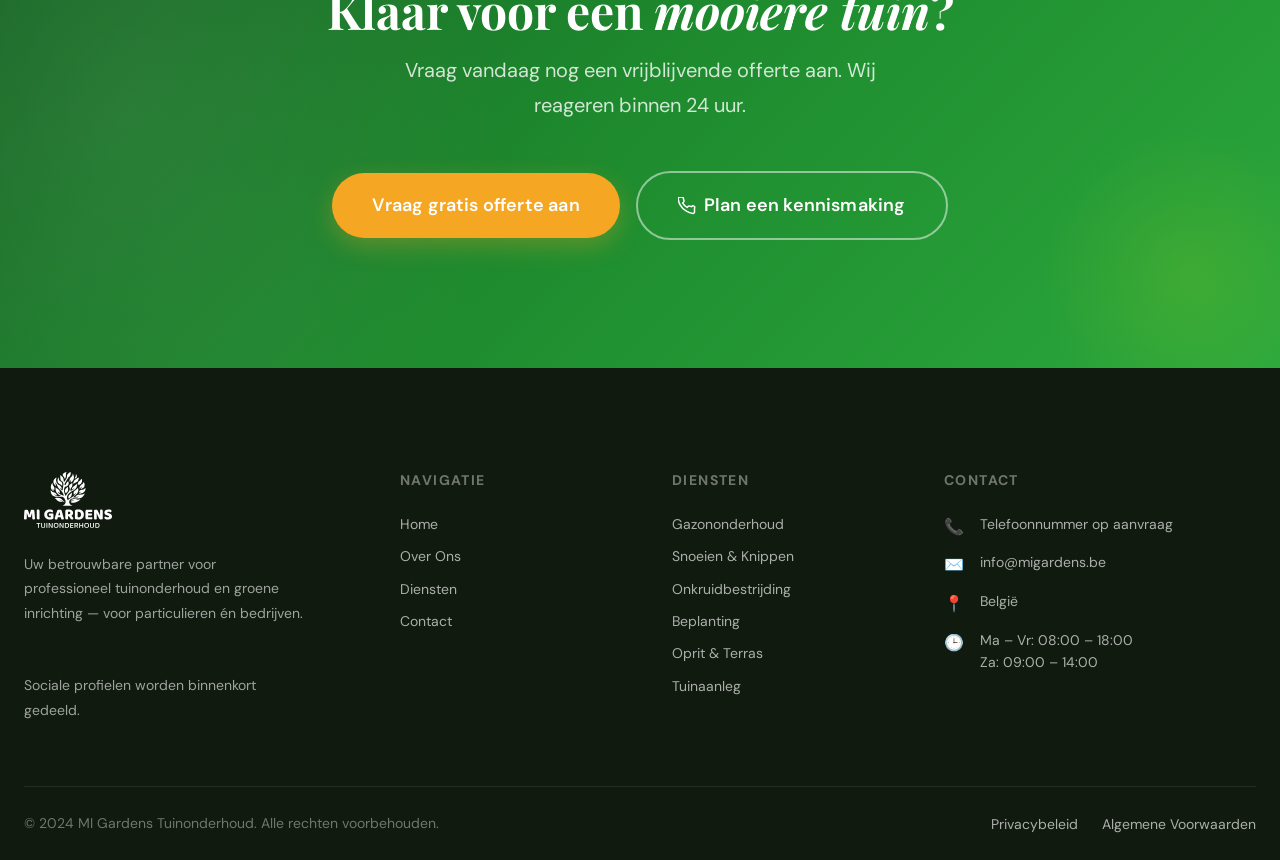
==== commit f0e02ee6: "Apply premium visual polish, custom SVGs, and frontend code cleanup" ====
--- a/index.html
+++ b/index.html
@@ -131,7 +131,12 @@
                 width="600"
                 height="450"
               >
-              <div class="service-card__icon" aria-hidden="true">🌿</div>
+              <div class="service-card__icon" aria-hidden="true">
+                <svg xmlns="http://www.w3.org/2000/svg" viewBox="0 0 24 24">
+                  <path d="M6 21c8 0 12-4 12-12V4h-5C9 4 5 8 5 12c0 3 1 6 1 9Z"/>
+                  <path d="M9 15c2-2 5-3 9-3"/>
+                </svg>
+              </div>
             </div>
             <div class="service-card__body">
               <h3 class="service-card__title">Gazononderhoud & Aanleg</h3>
@@ -153,7 +158,14 @@
                 width="600"
                 height="450"
               >
-              <div class="service-card__icon" aria-hidden="true">✂️</div>
+              <div class="service-card__icon" aria-hidden="true">
+                <svg xmlns="http://www.w3.org/2000/svg" viewBox="0 0 24 24">
+                  <circle cx="6" cy="6" r="2"/>
+                  <circle cx="6" cy="18" r="2"/>
+                  <path d="M20 4 8 16"/>
+                  <path d="m8 8 12 12"/>
+                </svg>
+              </div>
             </div>
             <div class="service-card__body">
               <h3 class="service-card__title">Snoeien & Knippen</h3>
@@ -175,7 +187,13 @@
                 width="600"
                 height="450"
               >
-              <div class="service-card__icon" aria-hidden="true">🏡</div>
+              <div class="service-card__icon" aria-hidden="true">
+                <svg xmlns="http://www.w3.org/2000/svg" viewBox="0 0 24 24">
+                  <path d="M3 11.5 12 4l9 7.5"/>
+                  <path d="M5 10.5V20h14v-9.5"/>
+                  <path d="M10 20v-5h4v5"/>
+                </svg>
+              </div>
             </div>
             <div class="service-card__body">
               <h3 class="service-card__title">Tuinaanleg & Landscaping</h3>
@@ -227,12 +245,12 @@
 
           <div class="about-preview__content">
             <span class="section-header__eyebrow">Over MI Gardens</span>
-            <h2 class="section-header__title" id="about-heading" style="text-align:left; margin-top: 12px;">Vakmanschap met <em style="font-style:italic; color: var(--color-primary)">groen hart</em></h2>
+            <h2 class="section-header__title about-preview__title" id="about-heading">Vakmanschap met <em class="text-emphasis">groen hart</em></h2>
             <div class="divider divider--left"></div>
             <p class="about-preview__text">
               MI Gardens staat voor kwaliteit, betrouwbaarheid en passie voor groen. Wij verzorgen tuinen van particulieren én bedrijven met dezelfde toewijding — van kleine achtertuin tot grote bedrijfsterreinen.
             </p>
-            <p class="about-preview__text" style="font-size: var(--text-base);">
+            <p class="about-preview__text about-preview__text--base">
               Met meer dan een decennium ervaring kennen wij elke uitdaging die een tuin kan bieden. Onze aanpak is persoonlijk, onze uitvoering is professioneel, en ons resultaat spreekt voor zich.
             </p>
 
@@ -402,16 +420,16 @@
       <div class="container">
         <div class="cta-section__content">
           <h2 class="cta-section__title" id="cta-heading">
-            Klaar voor een <em style="font-style:italic;">mooiere tuin</em>?
+            Klaar voor een <em>mooiere tuin</em>?
           </h2>
           <p class="cta-section__subtitle">
             Vraag vandaag nog een vrijblijvende offerte aan. Wij reageren binnen 24 uur.
           </p>
           <div class="cta-section__actions">
             <a href="./contact.html" class="btn btn--accent btn--lg">Vraag gratis offerte aan</a>
-            <a href="tel:+3200000000" class="btn btn--outline-white btn--lg">
+            <a href="./contact.html" class="btn btn--outline-white btn--lg">
               <svg xmlns="http://www.w3.org/2000/svg" width="18" height="18" viewBox="0 0 24 24" fill="none" stroke="currentColor" stroke-width="2" stroke-linecap="round" stroke-linejoin="round" aria-hidden="true"><path d="M22 16.92v3a2 2 0 01-2.18 2 19.79 19.79 0 01-8.63-3.07A19.5 19.5 0 013.07 10.8 19.79 19.79 0 01.22 2.18 2 2 0 012.22 0h3a2 2 0 012 1.72 12.84 12.84 0 00.7 2.81 2 2 0 01-.45 2.11L6.09 7.91a16 16 0 006 6l1.27-1.27a2 2 0 012.11-.45 12.84 12.84 0 002.81.7A2 2 0 0122 14.92z"/></svg>
-              Bel ons direct
+              Plan een kennismaking
             </a>
           </div>
         </div>
@@ -429,15 +447,7 @@
           <img src="./images/logo.svg" alt="MI Gardens logo" width="140" height="52">
           <p>Uw betrouwbare partner voor professioneel tuinonderhoud en groene inrichting — voor particulieren én bedrijven.</p>
           <div class="footer__social" aria-label="Sociale media">
-            <a href="#" class="footer__social-link" aria-label="Facebook">
-              <svg xmlns="http://www.w3.org/2000/svg" width="16" height="16" viewBox="0 0 24 24" fill="currentColor" aria-hidden="true"><path d="M18 2h-3a5 5 0 00-5 5v3H7v4h3v8h4v-8h3l1-4h-4V7a1 1 0 011-1h3z"/></svg>
-            </a>
-            <a href="#" class="footer__social-link" aria-label="Instagram">
-              <svg xmlns="http://www.w3.org/2000/svg" width="16" height="16" viewBox="0 0 24 24" fill="none" stroke="currentColor" stroke-width="2" stroke-linecap="round" stroke-linejoin="round" aria-hidden="true"><rect x="2" y="2" width="20" height="20" rx="5" ry="5"/><path d="M16 11.37A4 4 0 1112.63 8 4 4 0 0116 11.37z"/><line x1="17.5" y1="6.5" x2="17.51" y2="6.5"/></svg>
-            </a>
-            <a href="#" class="footer__social-link" aria-label="LinkedIn">
-              <svg xmlns="http://www.w3.org/2000/svg" width="16" height="16" viewBox="0 0 24 24" fill="currentColor" aria-hidden="true"><path d="M16 8a6 6 0 016 6v7h-4v-7a2 2 0 00-2-2 2 2 0 00-2 2v7h-4v-7a6 6 0 016-6zM2 9h4v12H2z"/><circle cx="4" cy="4" r="2"/></svg>
-            </a>
+            <p class="footer__social-note">Sociale profielen worden binnenkort gedeeld.</p>
           </div>
         </div>
 
@@ -465,10 +475,10 @@
 
         <div>
           <h3 class="footer__heading">Contact</h3>
-          <address style="font-style:normal;">
+          <address class="footer__address">
             <div class="footer__contact-item">
               <span class="footer__contact-icon" aria-hidden="true">📞</span>
-              <a href="tel:+3200000000" class="footer__link">+32 000 00 00 00</a>
+              <span class="footer__muted">Telefoonnummer op aanvraag</span>
             </div>
             <div class="footer__contact-item">
               <span class="footer__contact-icon" aria-hidden="true">✉️</span>
@@ -476,13 +486,13 @@
             </div>
             <div class="footer__contact-item">
               <span class="footer__contact-icon" aria-hidden="true">📍</span>
-              <span style="color: rgba(255,255,255,0.65); font-size: var(--text-sm);">België</span>
+              <span class="footer__muted">België</span>
             </div>
             <div class="footer__contact-item">
               <span class="footer__contact-icon" aria-hidden="true">🕒</span>
               <div>
-                <div style="color: rgba(255,255,255,0.65); font-size: var(--text-sm);">Ma – Vr: 08:00 – 18:00</div>
-                <div style="color: rgba(255,255,255,0.65); font-size: var(--text-sm);">Za: 09:00 – 14:00</div>
+                <div class="footer__muted">Ma – Vr: 08:00 – 18:00</div>
+                <div class="footer__muted">Za: 09:00 – 14:00</div>
               </div>
             </div>
           </address>
@@ -492,9 +502,9 @@
 
       <div class="footer__bottom">
         <p class="footer__copyright">© 2024 MI Gardens Tuinonderhoud. Alle rechten voorbehouden.</p>
-        <div style="display: flex; gap: 24px;">
-          <a href="#" class="footer__link" style="font-size: var(--text-sm);">Privacybeleid</a>
-          <a href="#" class="footer__link" style="font-size: var(--text-sm);">Algemene Voorwaarden</a>
+        <div class="footer__meta-links">
+          <a href="./privacy.html" class="footer__link">Privacybeleid</a>
+          <a href="./terms.html" class="footer__link">Algemene Voorwaarden</a>
         </div>
       </div>
     </div>
--- a/css/styles.css
+++ b/css/styles.css
@@ -128,6 +128,9 @@
   font-size: var(--text-base);
   color: var(--color-text-body);
   background-color: var(--color-bg);
+  background-image:
+    radial-gradient(circle at 12% 8%, rgba(125,196,33,0.08), transparent 38%),
+    radial-gradient(circle at 88% 18%, rgba(30,139,46,0.07), transparent 36%);
   line-height: 1.6;
   -webkit-font-smoothing: antialiased;
   -moz-osx-font-smoothing: grayscale;
@@ -240,8 +243,10 @@
 }
 
 .section-header__title {
-  font-size: var(--text-4xl);
+  font-size: clamp(2rem, 1.7rem + 1.35vw, 2.6rem);
   margin-bottom: var(--space-2);
+  letter-spacing: -0.02em;
+  text-wrap: balance;
 }
 
 .section-header__title--white {
@@ -253,6 +258,7 @@
   color: var(--color-text-muted);
   max-width: 580px;
   margin: 0 auto;
+  text-wrap: pretty;
 }
 
 .section-header__subtitle--white {
@@ -276,6 +282,11 @@
   letter-spacing: 0.01em;
 }
 
+.btn:focus-visible {
+  outline: 3px solid rgba(125,196,33,0.55);
+  outline-offset: 2px;
+}
+
 .btn--primary {
   background: var(--color-primary);
   color: #fff;
@@ -420,6 +431,11 @@
 .nav__link:hover,
 .nav__link--active {
   color: var(--color-primary);
+}
+
+.nav__link:focus-visible {
+  outline: 3px solid rgba(30,139,46,0.35);
+  outline-offset: 2px;
 }
 
 .nav__link:hover::after,
@@ -509,12 +525,17 @@
 
 .nav__mobile-link {
   font-family: var(--font-heading);
-  font-size: var(--text-2xl);
+  font-size: var(--text-xl);
   font-weight: 700;
   color: var(--color-text);
   padding: var(--space-2) 0;
   border-bottom: 1px solid var(--color-border);
   transition: color var(--transition-fast);
+}
+
+.nav__mobile-link:focus-visible {
+  outline: 3px solid rgba(30,139,46,0.35);
+  outline-offset: 2px;
 }
 
 .nav__mobile-link:hover,
@@ -735,12 +756,27 @@
   transition: all var(--transition-base);
   display: flex;
   flex-direction: column;
+  position: relative;
 }
 
 .service-card:hover {
-  transform: translateY(-6px);
+  transform: translateY(-8px);
   box-shadow: var(--shadow-lg);
   border-color: var(--color-primary);
+}
+
+.service-card::after {
+  content: '';
+  position: absolute;
+  inset: 0;
+  border-radius: inherit;
+  border: 1px solid rgba(30,139,46,0);
+  pointer-events: none;
+  transition: border-color var(--transition-base);
+}
+
+.service-card:hover::after {
+  border-color: rgba(30,139,46,0.22);
 }
 
 .service-card__image {
@@ -766,13 +802,24 @@
   left: var(--space-2);
   width: 44px;
   height: 44px;
-  background: var(--color-primary);
+  background: linear-gradient(135deg, var(--color-primary), var(--color-primary-light));
   color: #fff;
   border-radius: var(--radius-md);
   display: flex;
   align-items: center;
   justify-content: center;
-  font-size: 20px;
+  box-shadow: 0 8px 20px rgba(30,139,46,0.33);
+  border: 1px solid rgba(255,255,255,0.3);
+}
+
+.service-card__icon svg {
+  width: 20px;
+  height: 20px;
+  stroke: currentColor;
+  fill: none;
+  stroke-width: 2;
+  stroke-linecap: round;
+  stroke-linejoin: round;
 }
 
 .service-card__body {
@@ -820,6 +867,7 @@
 
 .about-preview__images {
   position: relative;
+  isolation: isolate;
 }
 
 .about-preview__img-main {
@@ -827,6 +875,8 @@
   overflow: hidden;
   aspect-ratio: 4/5;
   box-shadow: var(--shadow-xl);
+  position: relative;
+  z-index: 1;
 }
 
 .about-preview__img-main img {
@@ -837,16 +887,15 @@
 
 .about-preview__img-accent {
   position: absolute;
-  bottom: -var(--space-4);
-  right: -var(--space-4);
-  width: 55%;
+  bottom: clamp(-20px, -2.2vw, -12px);
+  right: clamp(-20px, -2.2vw, -12px);
+  width: min(55%, 260px);
   border-radius: var(--radius-lg);
   overflow: hidden;
   aspect-ratio: 4/3;
   border: 4px solid var(--color-surface);
   box-shadow: var(--shadow-lg);
-  bottom: -24px;
-  right: -24px;
+  z-index: 2;
 }
 
 .about-preview__img-accent img {
@@ -865,6 +914,7 @@
   padding: var(--space-3) var(--space-4);
   text-align: center;
   box-shadow: var(--shadow-green);
+  z-index: 3;
 }
 
 .about-preview__badge-number {
@@ -887,10 +937,24 @@
   padding: var(--space-2) 0;
 }
 
+.about-preview__title {
+  text-align: left;
+  margin-top: var(--space-2);
+}
+
+.text-emphasis {
+  font-style: italic;
+  color: var(--color-primary);
+}
+
 .about-preview__text {
   margin-bottom: var(--space-3);
   font-size: var(--text-lg);
   line-height: 1.75;
+}
+
+.about-preview__text--base {
+  font-size: var(--text-base);
 }
 
 .about-preview__list {
@@ -1189,6 +1253,11 @@
   transition: color var(--transition-fast);
 }
 
+.footer__link:focus-visible {
+  outline: 3px solid rgba(125,196,33,0.45);
+  outline-offset: 2px;
+}
+
 .footer__link:hover {
   color: var(--color-secondary);
 }
@@ -1229,6 +1298,11 @@
   border: 1px solid rgba(255,255,255,0.08);
 }
 
+.footer__social-link:focus-visible {
+  outline: 3px solid rgba(125,196,33,0.45);
+  outline-offset: 2px;
+}
+
 .footer__social-link:hover {
   background: var(--color-primary);
   color: #fff;
@@ -1240,6 +1314,27 @@
   display: flex;
   align-items: center;
   justify-content: space-between;
+}
+
+.footer__address {
+  font-style: normal;
+}
+
+.footer__muted {
+  color: rgba(255,255,255,0.65);
+  font-size: var(--text-sm);
+}
+
+.footer__meta-links {
+  display: flex;
+  gap: 24px;
+  flex-wrap: wrap;
+}
+
+.footer__social-note {
+  margin-top: var(--space-3);
+  font-size: var(--text-sm);
+  color: rgba(255,255,255,0.55);
 }
 
 .footer__copyright {
@@ -1299,9 +1394,11 @@
 }
 
 .page-hero__title {
-  font-size: var(--text-6xl);
+  font-size: clamp(2.35rem, 1.45rem + 3.2vw, 3.85rem);
   color: #fff;
   margin-bottom: var(--space-2);
+  letter-spacing: -0.02em;
+  text-wrap: balance;
 }
 
 .page-hero__subtitle {
@@ -1309,6 +1406,7 @@
   color: rgba(255,255,255,0.70);
   max-width: 560px;
   margin: 0 auto;
+  text-wrap: pretty;
 }
 
 /* Services full grid */
@@ -1326,16 +1424,31 @@
   transition: all var(--transition-base);
   display: flex;
   flex-direction: column;
+  position: relative;
 }
 
 .service-full-card:hover {
-  transform: translateY(-6px);
+  transform: translateY(-8px);
   box-shadow: var(--shadow-lg);
   border-color: var(--color-primary);
 }
 
+.service-full-card::after {
+  content: '';
+  position: absolute;
+  inset: 0;
+  border-radius: inherit;
+  border: 1px solid rgba(30,139,46,0);
+  pointer-events: none;
+  transition: border-color var(--transition-base);
+}
+
+.service-full-card:hover::after {
+  border-color: rgba(30,139,46,0.22);
+}
+
 .service-full-card__image {
-  aspect-ratio: 16/9;
+  aspect-ratio: 4/3;
   overflow: hidden;
 }
 
@@ -1367,15 +1480,24 @@
 .service-full-card__icon {
   width: 48px;
   height: 48px;
-  background: linear-gradient(135deg, rgba(30,139,46,0.12), rgba(125,196,33,0.08));
+  background: linear-gradient(135deg, rgba(30,139,46,0.15), rgba(125,196,33,0.12));
   border-radius: var(--radius-md);
   display: flex;
   align-items: center;
   justify-content: center;
-  font-size: 22px;
   color: var(--color-primary);
   flex-shrink: 0;
   border: 1px solid var(--color-border);
+}
+
+.service-full-card__icon svg {
+  width: 22px;
+  height: 22px;
+  stroke: currentColor;
+  fill: none;
+  stroke-width: 2;
+  stroke-linecap: round;
+  stroke-linejoin: round;
 }
 
 .service-full-card__title {
@@ -1419,6 +1541,10 @@
   margin-top: auto;
 }
 
+.service-full-card__cta .btn {
+  justify-content: center;
+}
+
 /* --- ABOUT PAGE --- */
 .about-story {
   display: grid;
@@ -1438,6 +1564,33 @@
   width: 100%;
   height: 100%;
   object-fit: cover;
+}
+
+.about-story__title {
+  margin-top: var(--space-2);
+  margin-bottom: var(--space-2);
+  font-size: var(--text-4xl);
+}
+
+.about-story__lead {
+  margin-bottom: var(--space-3);
+  font-size: var(--text-lg);
+  line-height: 1.75;
+}
+
+.about-story__paragraph {
+  margin-bottom: var(--space-3);
+  line-height: 1.75;
+}
+
+.about-story__paragraph--last {
+  margin-bottom: var(--space-5);
+}
+
+.about-story__actions {
+  display: flex;
+  gap: var(--space-2);
+  flex-wrap: wrap;
 }
 
 .about-values__grid {
@@ -1453,17 +1606,58 @@
   padding: var(--space-4);
   text-align: center;
   transition: all var(--transition-base);
+  position: relative;
+  overflow: hidden;
 }
 
 .value-card:hover {
   border-color: var(--color-primary);
-  transform: translateY(-4px);
+  transform: translateY(-6px);
   box-shadow: var(--shadow-md);
 }
 
+.value-card::before {
+  content: '';
+  position: absolute;
+  inset: 0;
+  border-radius: inherit;
+  background: linear-gradient(145deg, rgba(125,196,33,0.08), transparent 55%);
+  opacity: 0;
+  transition: opacity var(--transition-base);
+}
+
+.value-card:hover::before {
+  opacity: 1;
+}
+
 .value-card__icon {
-  font-size: 36px;
-  margin-bottom: var(--space-2);
+  width: 64px;
+  height: 64px;
+  border-radius: var(--radius-xl);
+  margin: 0 auto var(--space-2);
+  display: flex;
+  align-items: center;
+  justify-content: center;
+  color: var(--color-primary);
+  background: linear-gradient(135deg, rgba(30,139,46,0.14), rgba(125,196,33,0.12));
+  border: 1px solid rgba(30,139,46,0.18);
+  box-shadow: 0 8px 18px rgba(30,139,46,0.16);
+}
+
+.value-card__icon svg {
+  width: 28px;
+  height: 28px;
+  stroke: currentColor;
+  fill: none;
+  stroke-width: 2;
+  stroke-linecap: round;
+  stroke-linejoin: round;
+}
+
+.value-card:hover .value-card__icon {
+  transform: translateY(-2px) scale(1.03);
+  box-shadow: 0 12px 24px rgba(30,139,46,0.22);
+  transition: transform var(--transition-base), box-shadow var(--transition-base);
 }
 
 .value-card__title {
@@ -1490,11 +1684,26 @@
   border: 1px solid var(--color-border);
   text-align: center;
   transition: all var(--transition-base);
+  position: relative;
 }
 
 .team-card:hover {
-  transform: translateY(-4px);
+  transform: translateY(-6px);
   box-shadow: var(--shadow-md);
+}
+
+.team-card::after {
+  content: '';
+  position: absolute;
+  inset: 0;
+  border-radius: inherit;
+  border: 1px solid rgba(30,139,46,0);
+  pointer-events: none;
+  transition: border-color var(--transition-base);
+}
+
+.team-card:hover::after {
+  border-color: rgba(30,139,46,0.22);
 }
 
 .team-card__photo {
@@ -1526,6 +1735,13 @@
   font-size: var(--text-sm);
   color: var(--color-primary);
   font-weight: 600;
+}
+
+.team-card__bio {
+  font-size: var(--text-sm);
+  color: var(--color-text-muted);
+  margin-top: 8px;
+  line-height: 1.65;
 }
 
 /* Timeline */
@@ -1660,6 +1876,90 @@
   font-size: var(--text-lg);
   font-weight: 600;
   color: var(--color-text);
+}
+
+.contact-section__title {
+  font-size: var(--text-3xl);
+  margin-bottom: var(--space-2);
+}
+
+.contact-section__intro {
+  margin-bottom: var(--space-4);
+  font-size: var(--text-lg);
+  line-height: 1.7;
+  color: var(--color-text-muted);
+}
+
+.contact-info__value-link {
+  color: var(--color-text);
+  transition: color var(--transition-fast);
+}
+
+.contact-info__value-link:hover {
+  color: var(--color-primary);
+}
+
+.contact-info__value-link:focus-visible {
+  outline: 3px solid rgba(30,139,46,0.35);
+  outline-offset: 2px;
+}
+
+.contact-social {
+  margin-top: var(--space-4);
+}
+
+.contact-social__label {
+  font-size: var(--text-sm);
+  font-weight: 700;
+  color: var(--color-text-muted);
+  text-transform: uppercase;
+  letter-spacing: 0.1em;
+  margin-bottom: var(--space-1);
+}
+
+.contact-social__note {
+  font-size: var(--text-sm);
+  color: var(--color-text-muted);
+  line-height: 1.7;
+}
+
+.contact-form__title {
+  font-size: var(--text-2xl);
+  margin-bottom: var(--space-1);
+}
+
+.contact-form__meta {
+  font-size: var(--text-sm);
+  color: var(--color-text-muted);
+  margin-bottom: var(--space-4);
+}
+
+.contact-form__meta span {
+  color: var(--color-primary);
+}
+
+.form__submit {
+  justify-content: center;
+  margin-top: var(--space-1);
+}
+
+.contact-form__privacy {
+  font-size: var(--text-xs);
+  color: var(--color-text-muted);
+  margin-top: var(--space-2);
+  text-align: center;
+  line-height: 1.6;
+}
+
+.legal-link {
+  color: var(--color-primary);
+  text-decoration: underline;
+  text-underline-offset: 3px;
+}
+
+.legal-link:focus-visible {
+  outline: 3px solid rgba(30,139,46,0.35);
+  outline-offset: 2px;
 }
 
 .contact-info__hours {
@@ -1729,6 +2029,13 @@
   box-shadow: 0 0 0 4px rgba(30,139,46,0.10);
 }
 
+.form__input.is-invalid,
+.form__select.is-invalid,
+.form__textarea.is-invalid {
+  border-color: #e53e3e;
+  box-shadow: 0 0 0 4px rgba(229,62,62,0.12);
+}
+
 .form__textarea {
   resize: vertical;
   min-height: 140px;
@@ -1743,6 +2050,33 @@
 
 .form__error.is-visible {
   display: block;
+}
+
+.form__status {
+  margin-top: var(--space-2);
+  padding: 12px 14px;
+  border-radius: var(--radius-md);
+  border: 1px solid transparent;
+  font-size: var(--text-sm);
+  line-height: 1.6;
+}
+
+.form__status--info {
+  background: rgba(30,139,46,0.08);
+  border-color: rgba(30,139,46,0.25);
+  color: var(--color-primary-dark);
+}
+
+.form__status--success {
+  background: rgba(22,96,34,0.10);
+  border-color: rgba(22,96,34,0.30);
+  color: #166022;
+}
+
+.form__status--error {
+  background: rgba(229,62,62,0.08);
+  border-color: rgba(229,62,62,0.30);
+  color: #9b2c2c;
 }
 
 .map-placeholder {
@@ -1766,6 +2100,20 @@
   width: 100%;
   height: 100%;
   border: none;
+}
+
+.map-placeholder__icon {
+  font-size: 40px;
+  margin-bottom: 8px;
+}
+
+.map-placeholder__title {
+  font-weight: 600;
+  color: var(--color-text);
+}
+
+.map-placeholder__subtitle {
+  font-size: var(--text-sm);
 }
 
 /* 7. UTILITIES
@@ -1781,6 +2129,7 @@
 .mt-4 { margin-top: var(--space-4); }
 .mt-5 { margin-top: var(--space-5); }
 .w-full { width: 100%; }
+.btn--center { justify-content: center; }
 
 .divider {
   width: 60px;
@@ -1794,6 +2143,14 @@
   margin-left: 0;
 }
 
+@media (prefers-reduced-motion: reduce) {
+  *, *::before, *::after {
+    animation: none !important;
+    transition: none !important;
+    scroll-behavior: auto !important;
+  }
+}
+
 /* 8. MEDIA QUERIES
    ========================================================================== */
 
@@ -1815,6 +2172,7 @@
 
   .about-preview { grid-template-columns: 1fr; gap: var(--space-5); }
   .about-preview__images { max-width: 500px; margin: 0 auto; }
+  .about-preview__img-accent { width: 52%; bottom: -14px; right: -14px; }
   .about-preview__badge { right: 0; }
 
   .why-us__grid { grid-template-columns: repeat(2, 1fr); }
@@ -1868,11 +2226,19 @@
   .why-us__grid { grid-template-columns: 1fr; }
   .testimonials__grid { grid-template-columns: 1fr; }
   .stats-bar__inner { grid-template-columns: repeat(2, 1fr); }
+  .about-preview__img-accent { width: 50%; bottom: -10px; right: -10px; border-width: 3px; }
+  .about-preview__badge {
+    top: var(--space-2);
+    right: var(--space-1);
+    padding: var(--space-2) var(--space-3);
+  }
+  .about-preview__badge-number { font-size: var(--text-3xl); }
   .about-values__grid { grid-template-columns: 1fr 1fr; }
   .team__grid { grid-template-columns: 1fr; }
 
   .footer__grid { grid-template-columns: 1fr; gap: var(--space-4); }
   .footer__bottom { flex-direction: column; gap: var(--space-2); text-align: center; }
+  .footer__meta-links { justify-content: center; }
 
   .hero__actions { flex-direction: column; align-items: flex-start; }
   .hero__actions .btn { width: 100%; justify-content: center; }
@@ -1891,4 +2257,5 @@
 @media (max-width: 375px) {
   .hero__title { font-size: var(--text-3xl); }
   .page-hero__title { font-size: var(--text-3xl); }
-}
+  .nav__mobile-link { font-size: var(--text-lg); }
+}
